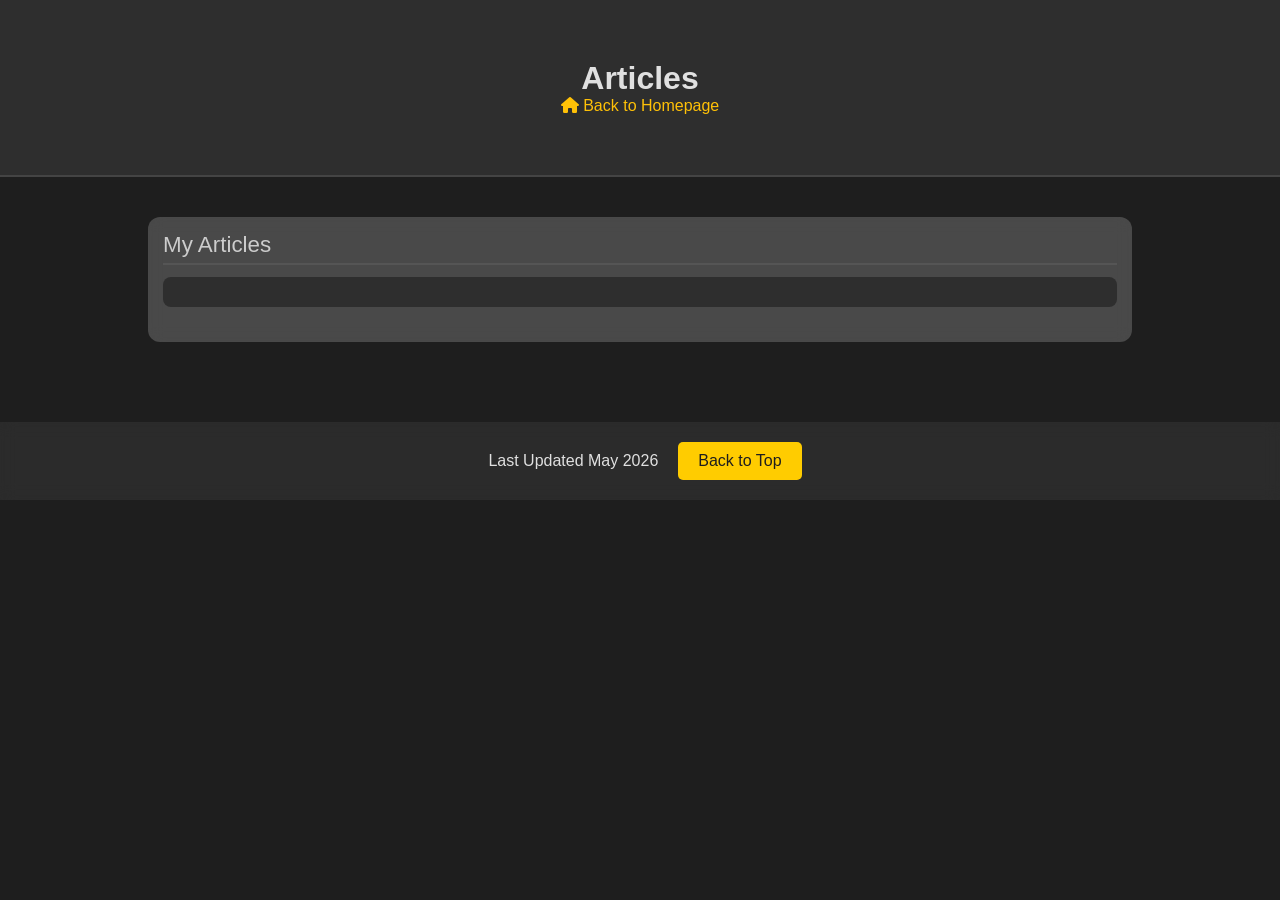
==== articles.html @ 94ec46c0 "Smartphone view fixed, quotes added, articles added Co-authored-by: Copilot <copilot@github.com>" ====
<!DOCTYPE html>
<html lang="en">
<head>
    <meta charset="UTF-8">
    <meta name="viewport" content="width=device-width, initial-scale=1.0">
    <title>Emil Keshishian - Articles</title>
    <link href="https://fonts.googleapis.com/css2?family=JetBrains+Mono:wght@400;600&display=swap" rel="stylesheet">
    <link rel="stylesheet" href="styles.css">
    <link href="https://cdnjs.cloudflare.com/ajax/libs/font-awesome/6.6.0/css/all.min.css" rel="stylesheet">
</head>
<body>
    <canvas id="myCanvas"></canvas>
    <script src="2DBallsWithCollision.js"></script>

    <header>
        <div style="padding: 20px; text-align: center;">
            <h1>Articles</h1>
            <p><a href="index.html" style="color: #ffc107;"><i class="fa fa-home"></i> Back to Homepage</a></p>
        </div>
    </header>

    <div class="container">
        <section class="section">
            <div class="section-title">My Articles</div>
            <ul style="list-style-type: none; padding: 0;">
                <li style="margin-bottom: 20px; padding: 15px; background-color: #2e2e2e; border-radius: 8px;">
                    <!-- <h3 style="color: #ffc107; margin-bottom: 10px;">First Article</h3>
                    <p style="color: #e0e0e0; margin-bottom: 10px;">A brief description of the first article.</p>
                    <a href="article1.html" style="color: #9fe6bf;">Read More <i class="fas fa-arrow-right"></i></a> -->
                </li>
                <!-- Add more articles here -->
            </ul>
        </section>
    </div>

    <footer>
        <p>Last Updated May 2026</p>
        <button onclick="window.scrollTo({top: 0, behavior: 'smooth'});">Back to Top</button>
    </footer>
</body>
</html>
---- styles.css ----
/* ---------- Base / Reset ---------- */
* {
    margin: 0;
    padding: 0;
    box-sizing: border-box;
    font-family: 'Arial', sans-serif;
}

html {
    scroll-behavior: smooth;
}

a:link,
a:visited {
    color: #9fe2bf;
    background-color: transparent;
    text-decoration: none;
}

a:hover {
    color: #e0e0e0;
    text-decoration: underline;
}

a:active {
    color: yellow;
    text-decoration: underline;
}

body {
    background-color: #1e1e1e;
    color: #e0e0e0;
    min-height: 100vh;
    margin: 0;
    position: relative;
    overflow-y: auto;
}

/* ---------- Canvas / Container / Header ---------- */

canvas {
    position: fixed;
    top: 0;
    left: 0;
    width: 100vw;
    height: 100vh;
    z-index: -1;
    pointer-events: none;
}

.container {
    position: relative;
    z-index: 1;
    padding: 20px;
    max-width: 1024px;
    margin: 0 auto;
    color: white;
    padding-bottom: 50px;
}

/* ---------- Page Header ---------- */
header {
    display: flex;
    justify-content: center;
    align-items: center;
    padding: 40px;
    background-color: #2e2e2e;
    border-bottom: 2px solid #444;
}

.header-container {
    display: flex;
    align-items: center;
    justify-content: center;
    position: relative;
}

.header-links {
    font-size: 1.4em;
    margin-right: 20px;
    display: flex;
    flex-direction: column;
    justify-content: center;
}

.header-links a { display: block; margin-bottom: 5px; color: #9fe2bf; }

.vertical-divider {
    width: 1px;
    background-color: #cccccc;
    height: 140px;
    margin: 0 20px;
}

.content-links { display: flex; flex-direction: column; }
.content-links a { color: #ffc107; margin-bottom: 5px; font-size: 1 em; }

.profile-container { display: flex; align-items: center; }

header img {
    border-radius: 20%;
    width: 160px;
    height: 200px;
    object-fit: cover;
    border: 2px solid #ffcc00;
    margin-right: 20px;
}

.profile-info { text-align: left; }
.profile-info h1 { font-size: 2.5em; color: #ffcc00; margin-bottom: 8px; }
.profile-info p { font-size: 1em; margin-bottom: 1em; color: #aaaaaa; }

/* ---------- Sections ---------- */
.section {
    background: rgba(78, 78, 78, 0.9);
    backdrop-filter: blur(8px);
    border-radius: 12px;
    padding: 15px;
    margin-top: 20px;
}

.section-title {
    font-size: 1.4em;
    color: #cccccc;
    margin-bottom: 12px;
    border-bottom: 2px solid #555555;
    padding-bottom: 5px;
}

/* ---------- Footer ---------- */
footer {
    display: flex;
    align-items: center;
    justify-content: center;
    gap: 10px;
    padding: 20px;
    background: rgba(255, 255, 255, 0.06);
    backdrop-filter: blur(8px);
    margin-top: 30px;
}

footer p { margin: 10px; }

footer button {
    background-color: #ffcc00;
    border: none;
    color: #1e1e1e;
    padding: 10px 20px;
    font-size: 1em;
    cursor: pointer;
    border-radius: 5px;
}

/* ---------- Basic Lists ---------- */
ul { padding-left: 20px; }
li { margin-bottom: 8px; }

/* ---------- Projects Grid & Cards ---------- */
.projects-grid {
  display: grid;
  grid-template-columns: repeat(auto-fill, minmax(280px, 1fr));
  grid-auto-rows: 1fr; /* or a fixed height if your cards are fixed */
  gap: 20px;
  margin-top: 20px;

  /* cap at 3 rows */
  max-height: calc((1fr + 20px) * 3); /* not valid for 1fr, so better use fixed */
  overflow: hidden;
  transition: max-height 0.5s ease;
}

.cg-projects-grid {
  display: flex;
  flex-direction: row;
  gap: 20px;
  margin-top: 20px;
  overflow-x: auto;
  overflow-y: hidden;
  padding-bottom: 10px;
  scroll-behavior: smooth;
  height: 300px;
  align-items: stretch;
}

/* Custom scrollbar styling for WebKit browsers (Chrome, Safari, Edge) */
.cg-projects-grid::-webkit-scrollbar {
  height: 8px;
}

.cg-projects-grid::-webkit-scrollbar-track {
  background: rgba(50, 50, 50, 0.5);
  border-radius: 10px;
}

.cg-projects-grid::-webkit-scrollbar-thumb {
  background: #9fe6bf;
  border-radius: 10px;
  border: 2px solid rgba(50, 50, 50, 0.5);
}

.cg-projects-grid::-webkit-scrollbar-thumb:hover {
  background: #a8f0c7;
}

/* Scrollbar styling for Firefox */
.cg-projects-grid {
  scrollbar-width: thin;
  scrollbar-color: #9fe6bf rgba(50, 50, 50, 0.5);
}

.projects-grid.expanded {
  max-height: none;
}

/* Card */
.project {
    display: flex;
    flex-direction: column;
    background-color: #1d1d1d;
    border-radius: 12px;        /* card controls the rounded corners */
    overflow: hidden;           /* clip children so corners stay rounded */
    box-shadow: 0 4px 10px rgba(0,0,0,0.3);
    transition: transform 0.18s ease, box-shadow 0.18s ease;
    flex-shrink: 0;
    min-width: 280px;
    height: 350px;
}

/* Card */
.cg-project {
    display: flex;
    flex-direction: column;
    background-color: #1d1d1d;
    border-radius: 12px;        /* card controls the rounded corners */
    overflow: hidden;           /* clip children so corners stay rounded */
    box-shadow: 0 4px 10px rgba(0,0,0,0.3);
    transition: transform 0.18s ease, box-shadow 0.18s ease;
    flex-shrink: 0;
    width: 280px;
    height: 100%;
}

/* CG project specific styling - hide info and footer, make image fill card */
.cg-project .project-info {
    display: none;
}

.cg-project .project-footer {
    display: none;
}

.cg-project img {
    width: 100%;
    height: 100%;
    object-fit: cover;
    margin: 0;
}

/* Title bar that sits directly above the image (h3.project-header) */
.project-header {
    margin: 0;
    padding: 15px 15px;
    min-height: 36px;
    display: flex;
    align-items: center;
    gap: 10px;
    font-size: 1rem;
    font-weight: 600;
    color: #ffc107;
    background: rgba(30, 30, 30, 0.72);
    border-radius: 0;           /* remove separate rounding from header */
    box-sizing: border-box;
    text-align: left;
}

/* Project image — keep the fixed small size you asked for */
.project img {
    display: block;
    width: 100%;          /* preserve your requested size */
    height: 40%;         /* preserve your requested size */
    object-fit: cover;
    margin: 0.25rem auto;  /* small breathing room, centered */
    border-radius: 0;      /* remove rounding from image */
    box-shadow: none;
}

/* Info area */
.project-info {
    padding: 12px;
    color: #e0e0e0;
    flex: 1;
}

/* Old rule for .project-info h3 is not used now, but keep safe */
.project-info h3 { margin-bottom: 8px; color: #ffc107; }

.project-info p {
    font-size: 0.75em;
  display: list-item;
  list-style-type: disc;
  list-style-position: outside;
  margin: 0 0 8px 1.1em;   /* small gap + left indent for the marker */
  padding: 0;
  line-height: 1.4;
  color: #e0e0e0;
}

/* style the bullet marker color (modern browsers) */
.project-info p::marker {
  color: #9fe6bf;
  font-size: 1.05em;
}

.project-info a { color: #9fe6bf; text-decoration: none; }
.project-info a:hover { text-decoration: underline; }

/* Footer: left = links, right = date */
.project-footer {
    font-size: 0.75em;
    display: flex;
    justify-content: space-between;
    align-items: center;
    padding: 10px 15px;
    background-color: #262626;
    border-top: 1px solid #3a3a3a;
}

.project-footer a { color: #9fe6bf; text-decoration: none; font-size: 0.9em; }
.project-footer a:hover { text-decoration: underline; }

.project-footer .project-date { font-size: 0.85rem; color: #aaa; }

/* small icon spacing */
.project-info a i,
.project-footer a i { margin-right: 6px; font-size: 1em; }


/* #jokes {
    background: rgba(255, 255, 255, 0.6);
    backdrop-filter: blur(8px);
    border-radius: 10px;
    padding: 20px;
    text-align: center;
    color: white;
    margin-top: 20px;
    box-shadow: 0 4px 8px rgba(0,0,0,0.1);
} */

.next-button {
    margin-top: 10px;
    padding: 10px 20px;
    background-color: #00cec9;
    border: none;
    color: white;
    font-size: 1em;
    cursor: pointer;
    border-radius: 25px;
    display: inline-flex;
    align-items: center;
    gap: 5px;
    transition: transform 0.18s, background-color 0.18s;
}

.next-button i { font-size: 1.5em; }
.next-button:hover { background-color: #00b894; transform: scale(1.06); }

/* ---------- Show More button ---------- */
.show-more-btn {
    margin: 20px auto 0;
    display: block;
    padding: 10px 20px;
    background-color: #a0a0a0;
    color: #1e1e1e;
    border: none;
    border-radius: 25px;
    font-size: 1em;
    cursor: pointer;
    transition: transform 0.18s, background-color 0.18s;
}

.show-more-btn:hover {
    background-color: #e6b800;
    transform: scale(1.03);
}

/* ---------- Responsive tweaks ---------- */
@media (max-width: 420px) {
    .project img {
        width: 100%;
        height: 40%;
    }
    .project-header { padding: 10px 8px; min-height: 48px; font-size: 0.95rem; }
}

@media (max-width: 768px) {
    .container {
        padding: 10px;
        max-width: 100%;
    }

    header {
        padding: 20px 10px;
        flex-direction: column;
        text-align: center;
    }

    .header-container {
        flex-direction: column;
        width: 100%;
    }

    .header-links {
        flex-direction: row;
        justify-content: center;
        margin-right: 0;
        margin-top: 0px;
        margin-bottom: 15px;
        font-size: 1.2em;
        order: 2;
    }

    .header-links a {
        margin: 0 10px;
    }

    .vertical-divider {
        display: none;
    }

    .profile-container {
        flex-direction: column;
        text-align: center;
        margin-bottom: 10px;
        order: 1;
    }

    .content-links {
        order: 3;
    }

    header img {
        width: 120px;
        height: 150px;
        margin-right: 0;
        margin-bottom: 10px;
    }

    .profile-info h1 {
        font-size: 2em;
    }

    .profile-info p {
        font-size: 0.9em;
    }

    .content-links {
        flex-direction: row;
        justify-content: center;
        margin-top: 10px;
    }

    .content-links a {
        margin: 0 10px;
        font-size: 0.9em;
    }

    .section {
        padding: 10px;
        margin-top: 15px;
    }

    .section-title {
        font-size: 1.2em;
    }

    .projects-grid {
        grid-template-columns: repeat(auto-fill, minmax(220px, 1fr));
        gap: 12px;
    }

    .project {
        min-width: 160px;
        height: auto;
        max-height: 80px;
        min-height: 200px;
    }

    .project-header {
        padding: 10px 10px;
        min-height: 36px;
        font-size: 1rem;
    }

    .project-info {
        padding: 8px 10px;
    }

    .project-info p {
        font-size: 0.75em;
        margin: 0 0 6px 1em;
        line-height: 1.3;
    }

    .project-footer {
        padding: 8px 12px;
    }

    .project-footer a {
        font-size: 0.85em;
    }

    .project img {
        width: 100%;
        max-width: 340px;
        margin: 0.75rem auto;
    }

    .cg-projects-grid {
        height: 220px;
    }

    .cg-project {
        width: 180px;
    }

    footer {
        flex-direction: column;
        gap: 5px;
    }

    footer p {
        margin: 5px 0;
    }

    .next-button {
        font-size: 0.9em;
        padding: 8px 16px;
    }

    .show-more-btn {
        font-size: 0.9em;
        padding: 8px 16px;
    }
}
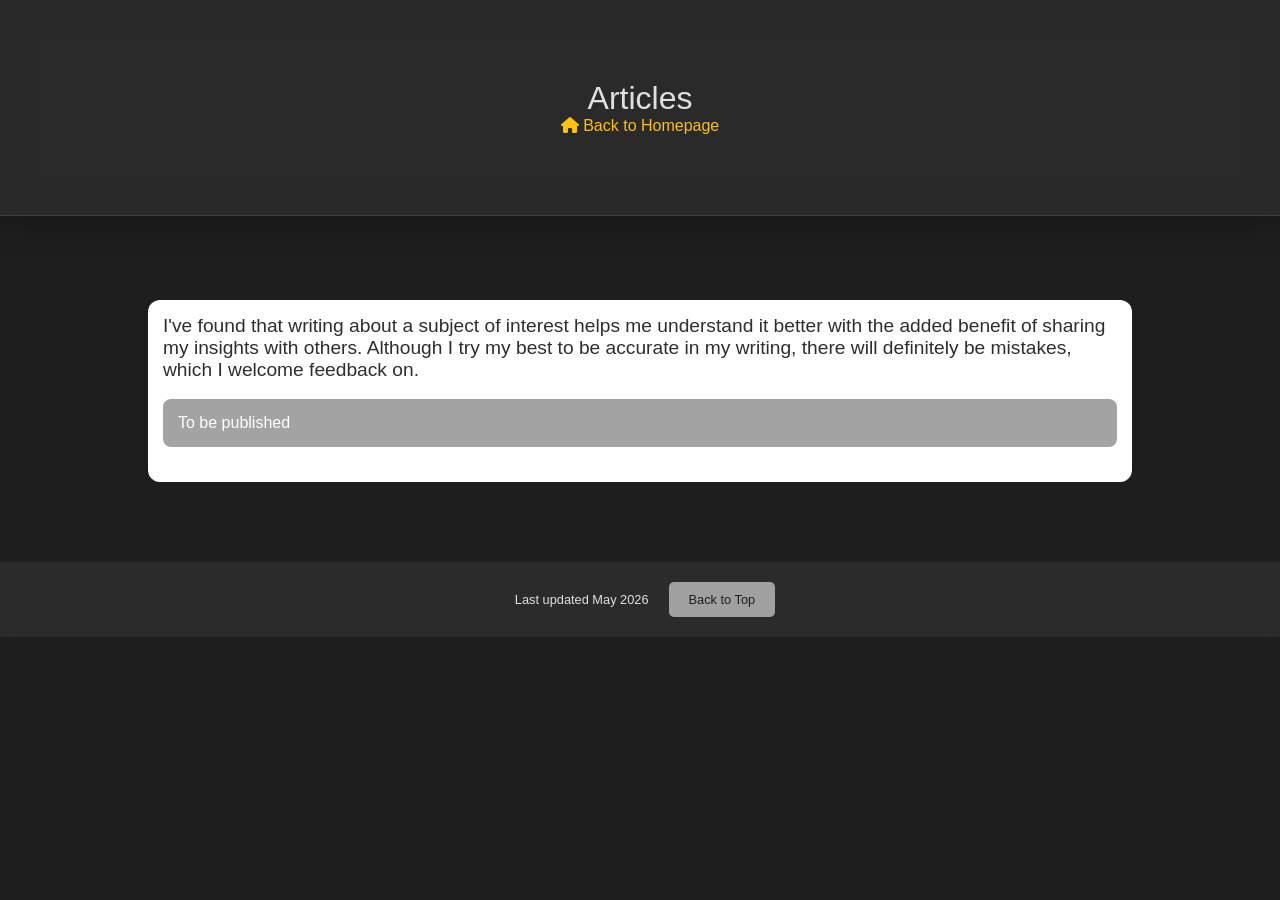
==== commit 6fcb5c5f: "minor changes to the articles Co-authored-by: Copilot <copilot@github.com>" ====
--- a/articles.html
+++ b/articles.html
@@ -9,32 +9,33 @@
     <link href="https://cdnjs.cloudflare.com/ajax/libs/font-awesome/6.6.0/css/all.min.css" rel="stylesheet">
 </head>
 <body>
-    <canvas id="myCanvas"></canvas>
-    <script src="2DBallsWithCollision.js"></script>
-
     <header>
-        <div style="padding: 20px; text-align: center;">
+        <div style="padding: 40px; text-align: center;">
             <h1>Articles</h1>
             <p><a href="index.html" style="color: #ffc107;"><i class="fa fa-home"></i> Back to Homepage</a></p>
         </div>
     </header>
 
     <div class="container">
-        <section class="section">
-            <div class="section-title">My Articles</div>
+        <section class="section" style="background-color: #ffffff;">
+            <p style="font-size: 1.2em; color: #2e2e2e;">I've found that writing about a subject of interest helps me understand it better with the added benefit of sharing my insights with others. Although I try my best to be accurate in my writing, there will definitely be mistakes, which I welcome feedback on.</p>
+
+            <br>
+
             <ul style="list-style-type: none; padding: 0;">
-                <li style="margin-bottom: 20px; padding: 15px; background-color: #2e2e2e; border-radius: 8px;">
-                    <!-- <h3 style="color: #ffc107; margin-bottom: 10px;">First Article</h3>
-                    <p style="color: #e0e0e0; margin-bottom: 10px;">A brief description of the first article.</p>
-                    <a href="article1.html" style="color: #9fe6bf;">Read More <i class="fas fa-arrow-right"></i></a> -->
+                <li style="margin-bottom: 20px; padding: 15px; background-color: #a3a3a3; border-radius: 8px; display: flex; justify-content: space-between; align-items: center;">
+                    To be published
                 </li>
-                <!-- Add more articles here -->
+                <!-- <li style="margin-bottom: 20px; padding: 15px; background-color: #a3a3a3; border-radius: 8px; display: flex; justify-content: space-between; align-items: center;">
+                    <a href="/Articles/article1.html" style="color: #ffc107;">Another look at quaternions</a>
+                    <span style="color: #2e2e2e; font-size: 0.9em;">May 2026</span>
+                </li> -->
             </ul>
         </section>
     </div>
 
     <footer>
-        <p>Last Updated May 2026</p>
+        <p>Last updated May 2026</p>
         <button onclick="window.scrollTo({top: 0, behavior: 'smooth'});">Back to Top</button>
     </footer>
 </body>
--- a/styles.css
+++ b/styles.css
@@ -3,7 +3,8 @@
     margin: 0;
     padding: 0;
     box-sizing: border-box;
-    font-family: 'Arial', sans-serif;
+    font-family: 'Inter', 'Arial', sans-serif;
+    font-weight: 300;
 }
 
 html {
@@ -51,7 +52,7 @@
 .container {
     position: relative;
     z-index: 1;
-    padding: 20px;
+    padding: 280px 20px 50px;
     max-width: 1024px;
     margin: 0 auto;
     color: white;
@@ -60,12 +61,20 @@
 
 /* ---------- Page Header ---------- */
 header {
+    position: fixed;
+    top: 0;
+    left: 0;
+    width: 100%;
     display: flex;
     justify-content: center;
     align-items: center;
     padding: 40px;
-    background-color: #2e2e2e;
-    border-bottom: 2px solid #444;
+    background: rgba(46, 46, 46, 0.8);
+    backdrop-filter: blur(20px);
+    -webkit-backdrop-filter: blur(20px);
+    border-bottom: 1px solid rgba(255, 255, 255, 0.1);
+    box-shadow: 0 4px 30px rgba(0, 0, 0, 0.3);
+    z-index: 1000;
 }
 
 .header-container {
@@ -129,6 +138,7 @@
 
 /* ---------- Footer ---------- */
 footer {
+    font-size: 0.8em;
     display: flex;
     align-items: center;
     justify-content: center;
@@ -142,7 +152,7 @@
 footer p { margin: 10px; }
 
 footer button {
-    background-color: #ffcc00;
+    background-color: #a0a0a0;
     border: none;
     color: #1e1e1e;
     padding: 10px 20px;
@@ -178,7 +188,7 @@
   overflow-y: hidden;
   padding-bottom: 10px;
   scroll-behavior: smooth;
-  height: 300px;
+  height: 250px;
   align-items: stretch;
 }
 
@@ -205,7 +215,7 @@
 /* Scrollbar styling for Firefox */
 .cg-projects-grid {
   scrollbar-width: thin;
-  scrollbar-color: #9fe6bf rgba(50, 50, 50, 0.5);
+  scrollbar-color: #a0a0a0 rgba(50, 50, 50, 0.5);
 }
 
 .projects-grid.expanded {
@@ -236,8 +246,8 @@
     box-shadow: 0 4px 10px rgba(0,0,0,0.3);
     transition: transform 0.18s ease, box-shadow 0.18s ease;
     flex-shrink: 0;
-    width: 280px;
-    height: 100%;
+    width: 220px;
+    height: 220px;
 }
 
 /* CG project specific styling - hide info and footer, make image fill card */
@@ -349,10 +359,10 @@
 .next-button {
     margin-top: 10px;
     padding: 10px 20px;
-    background-color: #00cec9;
+    background-color: #a0a0a0;
     border: none;
-    color: white;
-    font-size: 1em;
+    color: #333333;
+    font-size: 0.8em;
     cursor: pointer;
     border-radius: 25px;
     display: inline-flex;
@@ -362,7 +372,7 @@
 }
 
 .next-button i { font-size: 1.5em; }
-.next-button:hover { background-color: #00b894; transform: scale(1.06); }
+.next-button:hover { background-color: #c0c0c0; transform: scale(1.06); }
 
 /* ---------- Show More button ---------- */
 .show-more-btn {
@@ -370,7 +380,7 @@
     display: block;
     padding: 10px 20px;
     background-color: #a0a0a0;
-    color: #1e1e1e;
+    color: #333333;
     border: none;
     border-radius: 25px;
     font-size: 1em;
@@ -379,7 +389,7 @@
 }
 
 .show-more-btn:hover {
-    background-color: #e6b800;
+    background-color: #c0c0c0;
     transform: scale(1.03);
 }
 
@@ -394,8 +404,13 @@
 
 @media (max-width: 768px) {
     .container {
-        padding: 10px;
+        position: relative;
+        z-index: 1;
+        padding: 210px 20px 50px;
         max-width: 100%;
+        margin: 0 auto;
+        color: white;
+        padding-bottom: 50px;
     }
 
     header {
@@ -414,13 +429,13 @@
         justify-content: center;
         margin-right: 0;
         margin-top: 0px;
-        margin-bottom: 15px;
+        margin-bottom: 5px;
         font-size: 1.2em;
         order: 2;
     }
 
     .header-links a {
-        margin: 0 10px;
+        margin: 0 15px;
     }
 
     .vertical-divider {
@@ -428,11 +443,23 @@
     }
 
     .profile-container {
-        flex-direction: column;
-        text-align: center;
+        flex-direction: row;
+        text-align: left;
         margin-bottom: 10px;
         order: 1;
-    }
+        gap: 10px;
+    }
+
+    header img {
+        width: auto;
+        max-width: 80px;
+        max-height: 100px;
+        margin-right: 10px;
+        margin-left: 15px;
+    }
+
+    .profile-info h1 { font-size: 1.2em; }
+    .profile-info p { font-size: 0.9em; margin-bottom: 0.5em; }
 
     .content-links {
         order: 3;
@@ -446,11 +473,11 @@
     }
 
     .profile-info h1 {
-        font-size: 2em;
+        font-size: 1.5em;
     }
 
     .profile-info p {
-        font-size: 0.9em;
+        font-size: 0.75em;
     }
 
     .content-links {
@@ -481,7 +508,7 @@
     .project {
         min-width: 160px;
         height: auto;
-        max-height: 80px;
+        max-height: 280px;
         min-height: 200px;
     }
 
@@ -511,24 +538,25 @@
 
     .project img {
         width: 100%;
-        max-width: 340px;
+        max-width: 250px;
         margin: 0.75rem auto;
     }
 
     .cg-projects-grid {
-        height: 220px;
+        height: 150px;
     }
 
     .cg-project {
-        width: 180px;
+        width: 150px;
     }
 
     footer {
-        flex-direction: column;
-        gap: 5px;
+        flex-direction: row;
+        gap: 10px;
     }
 
     footer p {
+        font-size: 0.75em;
         margin: 5px 0;
     }
 
@@ -541,5 +569,15 @@
         font-size: 0.9em;
         padding: 8px 16px;
     }
-}
-
+ 
+    footer button {
+    background-color: #a0a0a0;
+    border: none;
+    color: #1e1e1e;
+    padding: 10px 20px;
+    font-size: 0.75em;
+    cursor: pointer;
+    border-radius: 10px;
+}
+}
+
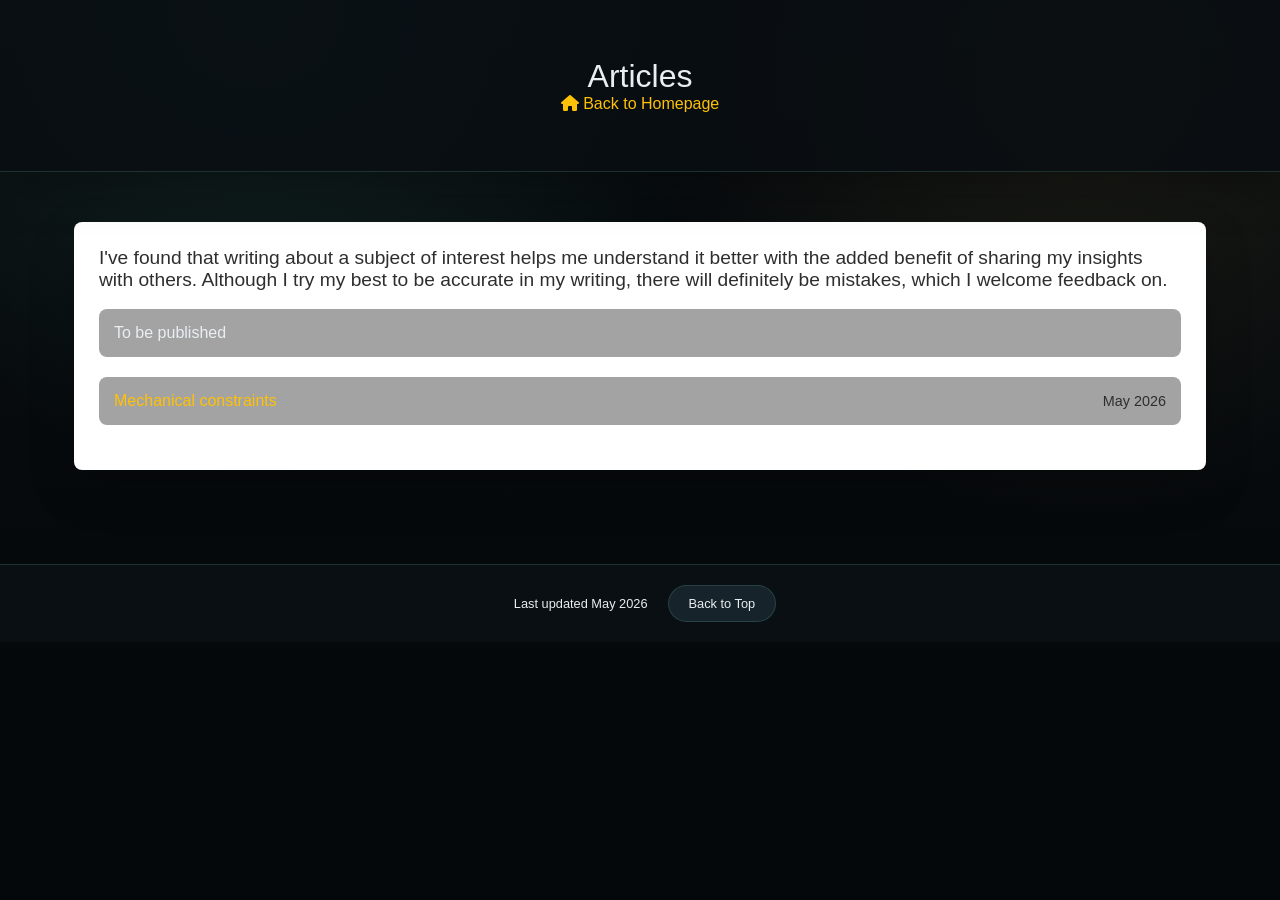
==== commit b190c1cf: "major visual overhaul" ====
--- a/articles.html
+++ b/articles.html
@@ -26,10 +26,10 @@
                 <li style="margin-bottom: 20px; padding: 15px; background-color: #a3a3a3; border-radius: 8px; display: flex; justify-content: space-between; align-items: center;">
                     To be published
                 </li>
-                <!-- <li style="margin-bottom: 20px; padding: 15px; background-color: #a3a3a3; border-radius: 8px; display: flex; justify-content: space-between; align-items: center;">
-                    <a href="/Articles/article1.html" style="color: #ffc107;">Another look at quaternions</a>
+                <li style="margin-bottom: 20px; padding: 15px; background-color: #a3a3a3; border-radius: 8px; display: flex; justify-content: space-between; align-items: center;">
+                    <a href="/Articles/article1.html" style="color: #ffc107;">Mechanical constraints</a>
                     <span style="color: #2e2e2e; font-size: 0.9em;">May 2026</span>
-                </li> -->
+                </li>
             </ul>
         </section>
     </div>
--- a/styles.css
+++ b/styles.css
@@ -1,583 +1,2347 @@
-/* ---------- Base / Reset ---------- */
-* {
-    margin: 0;
-    padding: 0;
-    box-sizing: border-box;
-    font-family: 'Inter', 'Arial', sans-serif;
-    font-weight: 300;
-}
-
-html {
-    scroll-behavior: smooth;
-}
-
-a:link,
-a:visited {
-    color: #9fe2bf;
-    background-color: transparent;
-    text-decoration: none;
-}
-
-a:hover {
-    color: #e0e0e0;
-    text-decoration: underline;
-}
-
-a:active {
-    color: yellow;
-    text-decoration: underline;
-}
-
-body {
-    background-color: #1e1e1e;
-    color: #e0e0e0;
-    min-height: 100vh;
-    margin: 0;
-    position: relative;
-    overflow-y: auto;
-}
-
-/* ---------- Canvas / Container / Header ---------- */
-
-canvas {
-    position: fixed;
-    top: 0;
-    left: 0;
-    width: 100vw;
-    height: 100vh;
-    z-index: -1;
-    pointer-events: none;
-}
-
-.container {
-    position: relative;
-    z-index: 1;
-    padding: 280px 20px 50px;
-    max-width: 1024px;
-    margin: 0 auto;
-    color: white;
-    padding-bottom: 50px;
-}
-
-/* ---------- Page Header ---------- */
-header {
-    position: fixed;
-    top: 0;
-    left: 0;
-    width: 100%;
-    display: flex;
-    justify-content: center;
-    align-items: center;
-    padding: 40px;
-    background: rgba(46, 46, 46, 0.8);
-    backdrop-filter: blur(20px);
-    -webkit-backdrop-filter: blur(20px);
-    border-bottom: 1px solid rgba(255, 255, 255, 0.1);
-    box-shadow: 0 4px 30px rgba(0, 0, 0, 0.3);
-    z-index: 1000;
-}
-
-.header-container {
-    display: flex;
-    align-items: center;
-    justify-content: center;
-    position: relative;
-}
-
-.header-links {
-    font-size: 1.4em;
-    margin-right: 20px;
-    display: flex;
-    flex-direction: column;
-    justify-content: center;
-}
-
-.header-links a { display: block; margin-bottom: 5px; color: #9fe2bf; }
-
-.vertical-divider {
-    width: 1px;
-    background-color: #cccccc;
-    height: 140px;
-    margin: 0 20px;
-}
-
-.content-links { display: flex; flex-direction: column; }
-.content-links a { color: #ffc107; margin-bottom: 5px; font-size: 1 em; }
-
-.profile-container { display: flex; align-items: center; }
-
-header img {
-    border-radius: 20%;
-    width: 160px;
-    height: 200px;
-    object-fit: cover;
-    border: 2px solid #ffcc00;
-    margin-right: 20px;
-}
-
-.profile-info { text-align: left; }
-.profile-info h1 { font-size: 2.5em; color: #ffcc00; margin-bottom: 8px; }
-.profile-info p { font-size: 1em; margin-bottom: 1em; color: #aaaaaa; }
-
-/* ---------- Sections ---------- */
-.section {
-    background: rgba(78, 78, 78, 0.9);
-    backdrop-filter: blur(8px);
-    border-radius: 12px;
-    padding: 15px;
-    margin-top: 20px;
-}
-
-.section-title {
-    font-size: 1.4em;
-    color: #cccccc;
-    margin-bottom: 12px;
-    border-bottom: 2px solid #555555;
-    padding-bottom: 5px;
-}
-
-/* ---------- Footer ---------- */
-footer {
-    font-size: 0.8em;
-    display: flex;
-    align-items: center;
-    justify-content: center;
-    gap: 10px;
-    padding: 20px;
-    background: rgba(255, 255, 255, 0.06);
-    backdrop-filter: blur(8px);
-    margin-top: 30px;
-}
-
-footer p { margin: 10px; }
-
-footer button {
-    background-color: #a0a0a0;
-    border: none;
-    color: #1e1e1e;
-    padding: 10px 20px;
-    font-size: 1em;
-    cursor: pointer;
-    border-radius: 5px;
-}
-
-/* ---------- Basic Lists ---------- */
-ul { padding-left: 20px; }
-li { margin-bottom: 8px; }
-
-/* ---------- Projects Grid & Cards ---------- */
-.projects-grid {
-  display: grid;
-  grid-template-columns: repeat(auto-fill, minmax(280px, 1fr));
-  grid-auto-rows: 1fr; /* or a fixed height if your cards are fixed */
-  gap: 20px;
-  margin-top: 20px;
-
-  /* cap at 3 rows */
-  max-height: calc((1fr + 20px) * 3); /* not valid for 1fr, so better use fixed */
-  overflow: hidden;
-  transition: max-height 0.5s ease;
-}
-
-.cg-projects-grid {
-  display: flex;
-  flex-direction: row;
-  gap: 20px;
-  margin-top: 20px;
-  overflow-x: auto;
-  overflow-y: hidden;
-  padding-bottom: 10px;
-  scroll-behavior: smooth;
-  height: 250px;
-  align-items: stretch;
-}
-
-/* Custom scrollbar styling for WebKit browsers (Chrome, Safari, Edge) */
-.cg-projects-grid::-webkit-scrollbar {
-  height: 8px;
-}
-
-.cg-projects-grid::-webkit-scrollbar-track {
-  background: rgba(50, 50, 50, 0.5);
-  border-radius: 10px;
-}
-
-.cg-projects-grid::-webkit-scrollbar-thumb {
-  background: #9fe6bf;
-  border-radius: 10px;
-  border: 2px solid rgba(50, 50, 50, 0.5);
-}
-
-.cg-projects-grid::-webkit-scrollbar-thumb:hover {
-  background: #a8f0c7;
-}
-
-/* Scrollbar styling for Firefox */
-.cg-projects-grid {
-  scrollbar-width: thin;
-  scrollbar-color: #a0a0a0 rgba(50, 50, 50, 0.5);
-}
-
-.projects-grid.expanded {
-  max-height: none;
-}
-
-/* Card */
-.project {
-    display: flex;
-    flex-direction: column;
-    background-color: #1d1d1d;
-    border-radius: 12px;        /* card controls the rounded corners */
-    overflow: hidden;           /* clip children so corners stay rounded */
-    box-shadow: 0 4px 10px rgba(0,0,0,0.3);
-    transition: transform 0.18s ease, box-shadow 0.18s ease;
-    flex-shrink: 0;
-    min-width: 280px;
-    height: 350px;
-}
-
-/* Card */
-.cg-project {
-    display: flex;
-    flex-direction: column;
-    background-color: #1d1d1d;
-    border-radius: 12px;        /* card controls the rounded corners */
-    overflow: hidden;           /* clip children so corners stay rounded */
-    box-shadow: 0 4px 10px rgba(0,0,0,0.3);
-    transition: transform 0.18s ease, box-shadow 0.18s ease;
-    flex-shrink: 0;
-    width: 220px;
-    height: 220px;
-}
-
-/* CG project specific styling - hide info and footer, make image fill card */
-.cg-project .project-info {
-    display: none;
-}
-
-.cg-project .project-footer {
-    display: none;
-}
-
-.cg-project img {
-    width: 100%;
-    height: 100%;
-    object-fit: cover;
-    margin: 0;
-}
-
-/* Title bar that sits directly above the image (h3.project-header) */
-.project-header {
-    margin: 0;
-    padding: 15px 15px;
-    min-height: 36px;
-    display: flex;
-    align-items: center;
-    gap: 10px;
-    font-size: 1rem;
-    font-weight: 600;
-    color: #ffc107;
-    background: rgba(30, 30, 30, 0.72);
-    border-radius: 0;           /* remove separate rounding from header */
-    box-sizing: border-box;
-    text-align: left;
-}
-
-/* Project image — keep the fixed small size you asked for */
-.project img {
-    display: block;
-    width: 100%;          /* preserve your requested size */
-    height: 40%;         /* preserve your requested size */
-    object-fit: cover;
-    margin: 0.25rem auto;  /* small breathing room, centered */
-    border-radius: 0;      /* remove rounding from image */
-    box-shadow: none;
-}
-
-/* Info area */
-.project-info {
-    padding: 12px;
-    color: #e0e0e0;
-    flex: 1;
-}
-
-/* Old rule for .project-info h3 is not used now, but keep safe */
-.project-info h3 { margin-bottom: 8px; color: #ffc107; }
-
-.project-info p {
-    font-size: 0.75em;
-  display: list-item;
-  list-style-type: disc;
-  list-style-position: outside;
-  margin: 0 0 8px 1.1em;   /* small gap + left indent for the marker */
-  padding: 0;
-  line-height: 1.4;
-  color: #e0e0e0;
-}
-
-/* style the bullet marker color (modern browsers) */
-.project-info p::marker {
-  color: #9fe6bf;
-  font-size: 1.05em;
-}
-
-.project-info a { color: #9fe6bf; text-decoration: none; }
-.project-info a:hover { text-decoration: underline; }
-
-/* Footer: left = links, right = date */
-.project-footer {
-    font-size: 0.75em;
-    display: flex;
-    justify-content: space-between;
-    align-items: center;
-    padding: 10px 15px;
-    background-color: #262626;
-    border-top: 1px solid #3a3a3a;
-}
-
-.project-footer a { color: #9fe6bf; text-decoration: none; font-size: 0.9em; }
-.project-footer a:hover { text-decoration: underline; }
-
-.project-footer .project-date { font-size: 0.85rem; color: #aaa; }
-
-/* small icon spacing */
-.project-info a i,
-.project-footer a i { margin-right: 6px; font-size: 1em; }
-
-
-/* #jokes {
-    background: rgba(255, 255, 255, 0.6);
-    backdrop-filter: blur(8px);
-    border-radius: 10px;
-    padding: 20px;
-    text-align: center;
-    color: white;
-    margin-top: 20px;
-    box-shadow: 0 4px 8px rgba(0,0,0,0.1);
-} */
-
-.next-button {
-    margin-top: 10px;
-    padding: 10px 20px;
-    background-color: #a0a0a0;
-    border: none;
-    color: #333333;
-    font-size: 0.8em;
-    cursor: pointer;
-    border-radius: 25px;
-    display: inline-flex;
-    align-items: center;
-    gap: 5px;
-    transition: transform 0.18s, background-color 0.18s;
-}
-
-.next-button i { font-size: 1.5em; }
-.next-button:hover { background-color: #c0c0c0; transform: scale(1.06); }
-
-/* ---------- Show More button ---------- */
-.show-more-btn {
-    margin: 20px auto 0;
-    display: block;
-    padding: 10px 20px;
-    background-color: #a0a0a0;
-    color: #333333;
-    border: none;
-    border-radius: 25px;
-    font-size: 1em;
-    cursor: pointer;
-    transition: transform 0.18s, background-color 0.18s;
-}
-
-.show-more-btn:hover {
-    background-color: #c0c0c0;
-    transform: scale(1.03);
-}
-
-/* ---------- Responsive tweaks ---------- */
-@media (max-width: 420px) {
-    .project img {
-        width: 100%;
-        height: 40%;
-    }
-    .project-header { padding: 10px 8px; min-height: 48px; font-size: 0.95rem; }
-}
-
-@media (max-width: 768px) {
-    .container {
-        position: relative;
-        z-index: 1;
-        padding: 210px 20px 50px;
-        max-width: 100%;
-        margin: 0 auto;
-        color: white;
-        padding-bottom: 50px;
-    }
-
-    header {
-        padding: 20px 10px;
-        flex-direction: column;
-        text-align: center;
-    }
-
-    .header-container {
-        flex-direction: column;
-        width: 100%;
-    }
-
-    .header-links {
-        flex-direction: row;
-        justify-content: center;
-        margin-right: 0;
-        margin-top: 0px;
-        margin-bottom: 5px;
-        font-size: 1.2em;
-        order: 2;
-    }
-
-    .header-links a {
-        margin: 0 15px;
-    }
-
-    .vertical-divider {
-        display: none;
-    }
-
-    .profile-container {
-        flex-direction: row;
-        text-align: left;
-        margin-bottom: 10px;
-        order: 1;
-        gap: 10px;
-    }
-
-    header img {
-        width: auto;
-        max-width: 80px;
-        max-height: 100px;
-        margin-right: 10px;
-        margin-left: 15px;
-    }
-
-    .profile-info h1 { font-size: 1.2em; }
-    .profile-info p { font-size: 0.9em; margin-bottom: 0.5em; }
-
-    .content-links {
-        order: 3;
-    }
-
-    header img {
-        width: 120px;
-        height: 150px;
-        margin-right: 0;
-        margin-bottom: 10px;
-    }
-
-    .profile-info h1 {
-        font-size: 1.5em;
-    }
-
-    .profile-info p {
-        font-size: 0.75em;
-    }
-
-    .content-links {
-        flex-direction: row;
-        justify-content: center;
-        margin-top: 10px;
-    }
-
-    .content-links a {
-        margin: 0 10px;
-        font-size: 0.9em;
-    }
-
-    .section {
-        padding: 10px;
-        margin-top: 15px;
-    }
-
-    .section-title {
-        font-size: 1.2em;
-    }
-
-    .projects-grid {
-        grid-template-columns: repeat(auto-fill, minmax(220px, 1fr));
-        gap: 12px;
-    }
-
-    .project {
-        min-width: 160px;
-        height: auto;
-        max-height: 280px;
-        min-height: 200px;
-    }
-
-    .project-header {
-        padding: 10px 10px;
-        min-height: 36px;
-        font-size: 1rem;
-    }
-
-    .project-info {
-        padding: 8px 10px;
-    }
-
-    .project-info p {
-        font-size: 0.75em;
-        margin: 0 0 6px 1em;
-        line-height: 1.3;
-    }
-
-    .project-footer {
-        padding: 8px 12px;
-    }
-
-    .project-footer a {
-        font-size: 0.85em;
-    }
-
-    .project img {
-        width: 100%;
-        max-width: 250px;
-        margin: 0.75rem auto;
-    }
-
-    .cg-projects-grid {
-        height: 150px;
-    }
-
-    .cg-project {
-        width: 150px;
-    }
-
-    footer {
-        flex-direction: row;
-        gap: 10px;
-    }
-
-    footer p {
-        font-size: 0.75em;
-        margin: 5px 0;
-    }
-
-    .next-button {
-        font-size: 0.9em;
-        padding: 8px 16px;
-    }
-
-    .show-more-btn {
-        font-size: 0.9em;
-        padding: 8px 16px;
-    }
- 
-    footer button {
-    background-color: #a0a0a0;
-    border: none;
-    color: #1e1e1e;
-    padding: 10px 20px;
-    font-size: 0.75em;
-    cursor: pointer;
-    border-radius: 10px;
-}
-}
-
+/* ---------- Base / Reset ---------- */
+:root {
+    /* Dark mode colors (default) */
+    --bg-color: #1e1e1e;
+    --text-color: #e0e0e0;
+    --accent-color: #9fe2bf;
+    --accent-hover: #e0e0e0;
+    --accent-active: yellow;
+    --header-bg: rgba(46, 46, 46, 0.8);
+    --header-border: rgba(255, 255, 255, 0.1);
+    --header-shadow: rgba(0, 0, 0, 0.3);
+    --section-bg: rgba(78, 78, 78, 0.9);
+    --section-title-color: #cccccc;
+    --section-border: #555555;
+    --project-bg: #1d1d1d;
+    --project-shadow: rgba(0, 0, 0, 0.3);
+    --project-header-bg: rgba(30, 30, 30, 0.75);
+    --project-title-color: #ffc107;
+    --footer-bg: rgba(255, 255, 255, 0.06);
+    --divider-color: #cccccc;
+    --profile-name-color: #ffcc00;
+    --profile-desc-color: #aaaaaa;
+    --scrollbar-track: rgba(50, 50, 50, 0.5);
+    --scrollbar-thumb: #9fe6bf;
+    --scrollbar-thumb-hover: #a8f0c7;
+    --button-bg: #a0a0a0;
+    --button-text: #1e1e1e;
+    --mobile-menu-bg: #272727;
+    --project-footer-bg: #262626;
+    --project-footer-border: #3a3a3a;
+    --project-footer-link: #9fe6bf;
+    --project-footer-date: #aaa;
+}
+
+[data-theme="light"] {
+    /* Light mode colors */
+    --bg-color: #f8f9fa;
+    --text-color: #252525;
+    --accent-color: #4ea7f2;
+    --accent-hover: #377ecb;
+    --accent-active: #245f9b;
+    --header-bg: rgba(255, 255, 255, 0.35);
+    --header-border: rgba(255, 255, 255, 0.15);
+    --header-shadow: rgba(0, 0, 0, 0.08);
+    --section-bg: rgba(255, 255, 255, 0.95);
+    --section-title-color: #495057;
+    --section-border: #dee2e6;
+    --project-bg: #ffffff;
+    --project-shadow: rgba(0, 0, 0, 0.1);
+    --project-header-bg: rgba(248, 249, 250, 0.9);
+    --project-title-color: #495057;
+    --footer-bg: rgba(255, 255, 255, 0.85);
+    --divider-color: #6c757d;
+    --profile-name-color: #666666;
+    --profile-desc-color: #6c757d;
+    --scrollbar-track: rgba(50, 50, 50, 0.2);
+    --scrollbar-thumb: #666666;
+    --scrollbar-thumb-hover: #333333;
+    --button-bg: #aaaaaa;
+    --button-text: #202020;
+    --mobile-menu-bg: #ffffff;
+    --project-footer-bg: #f0f0f0;
+    --project-footer-border: #dee2e6;
+    --project-footer-link: #4ea7f2;
+    --project-footer-date: #333333;
+}
+
+* {
+    margin: 0;
+    padding: 0;
+    box-sizing: border-box;
+    font-family: 'Inter', 'Arial', sans-serif;
+    font-weight: 300;
+}
+
+html {
+    scroll-behavior: smooth;
+}
+
+a:link,
+a:visited {
+    color: var(--accent-color);
+    background-color: transparent;
+    text-decoration: none;
+}
+
+a:hover {
+    color: var(--accent-hover);
+    text-decoration: underline;
+}
+
+a:active {
+    color: var(--accent-active);
+    text-decoration: underline;
+}
+
+body {
+    background-color: var(--bg-color);
+    color: var(--text-color);
+    min-height: 100vh;
+    margin: 0;
+    position: relative;
+    overflow-y: auto;
+}
+
+/* ---------- Canvas / Container / Header ---------- */
+
+canvas {
+    position: fixed;
+    top: 0;
+    left: 0;
+    width: 100vw;
+    height: 100vh;
+    z-index: -1;
+    pointer-events: none;
+}
+
+.container {
+    position: relative;
+    z-index: 1;
+    padding: 20px 20px 50px;
+    max-width: 1024px;
+    margin: 0 auto;
+    color: var(--text-color);
+    padding-bottom: 50px;
+}
+
+/* ---------- Page Header ---------- */
+header {
+    position: static;
+    width: 100%;
+    display: flex;
+    justify-content: center;
+    align-items: center;
+    padding: 40px;
+    background: var(--header-bg);
+    backdrop-filter: blur(20px);
+    -webkit-backdrop-filter: blur(20px);
+    border-bottom: 1px solid var(--header-border);
+    box-shadow: 0 4px 30px var(--header-shadow);
+    z-index: 1000;
+}
+
+.header-container {
+    display: flex;
+    align-items: center;
+    justify-content: center;
+    position: relative;
+}
+
+.header-links {
+    font-size: 1.4em;
+    margin-right: 20px;
+    display: flex;
+    flex-direction: column;
+    justify-content: center;
+}
+
+.header-links a { display: block; margin-bottom: 5px; color: var(--accent-color); }
+
+.vertical-divider {
+    width: 1px;
+    background-color: var(--divider-color);
+    height: 140px;
+    margin: 0 20px;
+}
+
+.content-links {
+    display: flex;
+    flex-direction: column;
+    align-items: flex-start;
+    justify-content: center;
+    width: auto;
+    margin-bottom: 5px;
+    font-size: 1em;
+}
+
+.mobile-menu-toggle {
+    display: none;
+}
+
+.mobile-menu-close {
+    display: none;
+}
+
+.theme-toggle-btn {
+    background: var(--button-bg);
+    border: none;
+    color: var(--button-text);
+    width: 44px;
+    height: 44px;
+    display: inline-flex;
+    align-items: center;
+    justify-content: center;
+    font-size: 1em;
+    cursor: pointer;
+    border-radius: 50%;
+    margin-top: 5px;
+    transition: background-color 0.3s ease, transform 0.2s ease;
+}
+
+.theme-toggle-btn:hover {
+    background: var(--accent-color);
+    color: var(--bg-color);
+    transform: scale(1.05);
+}
+
+.profile-container { display: flex; align-items: center; }
+
+header img {
+    border-radius: 20%;
+    width: 160px;
+    height: 200px;
+    object-fit: cover;
+    border: 2px solid var(--profile-name-color);
+    margin-right: 20px;
+}
+
+.profile-info { text-align: left; }
+.profile-info h1 { font-size: 2.5em; color: var(--profile-name-color); margin-bottom: 8px; }
+.profile-info p { font-size: 1em; margin-bottom: 1em; color: var(--profile-desc-color); }
+
+/* ---------- Sections ---------- */
+.section {
+    background: var(--section-bg);
+    backdrop-filter: blur(8px);
+    border-radius: 12px;
+    padding: 15px;
+    margin-top: 20px;
+}
+
+.section-title {
+    font-size: 1.4em;
+    color: var(--section-title-color);
+    margin-bottom: 12px;
+    border-bottom: 2px solid var(--section-border);
+    padding-bottom: 5px;
+}
+
+/* ---------- Markdown / README Rendering ---------- */
+.article-container {
+    max-width: 900px;
+}
+
+.article-section {
+    background: #ffffff;
+    color: #111111;
+    backdrop-filter: none;
+    -webkit-backdrop-filter: none;
+    max-width: 860px;
+    margin-left: auto;
+    margin-right: auto;
+    padding: 32px;
+}
+
+[data-theme="light"] .article-section {
+    background: #111111;
+    color: #f2f2f2;
+}
+
+/* ---------- Final Card Refinements Override ---------- */
+.projects-grid { gap: 20px; }
+
+.project {
+    position: relative;
+    isolation: isolate;
+    height: 382px;
+    min-width: 0;
+    overflow: hidden;
+    border: 1px solid rgba(114, 224, 196, 0.12);
+    border-radius: 10px;
+    background: linear-gradient(180deg, rgba(255, 255, 255, 0.035), transparent 38%), var(--project-bg);
+    box-shadow: 0 16px 36px rgba(0, 0, 0, 0.28);
+}
+
+.project::before {
+    content: "";
+    position: absolute;
+    inset: 0;
+    z-index: -1;
+    border-radius: inherit;
+    background: linear-gradient(135deg, rgba(114, 224, 196, 0.16), transparent 32%, rgba(246, 200, 95, 0.08));
+    opacity: 0;
+    transition: opacity 0.22s ease;
+}
+
+.project:hover::before { opacity: 1; }
+
+[data-theme="light"] .project {
+    border-color: rgba(8, 126, 116, 0.14);
+    background: linear-gradient(180deg, rgba(8, 126, 116, 0.035), transparent 42%), var(--project-bg);
+    box-shadow: 0 16px 34px rgba(15, 23, 42, 0.1);
+}
+
+.project-header {
+    min-height: 62px;
+    padding: 16px 16px 12px;
+    background: transparent;
+    color: var(--project-title-color);
+    font-size: 0.98rem;
+    font-weight: 600;
+    letter-spacing: 0;
+}
+
+.project img {
+    width: calc(100% - 24px);
+    max-width: none;
+    height: 42%;
+    margin: 0 12px;
+    border: 1px solid rgba(232, 238, 241, 0.08);
+    border-radius: 8px;
+    filter: saturate(0.92) contrast(1.04);
+    transition: filter 0.22s ease, transform 0.22s ease;
+}
+
+.project:hover img {
+    filter: saturate(1.05) contrast(1.08);
+    transform: scale(1.012);
+}
+
+.project-info { padding: 14px 16px 10px; }
+
+.project-info p {
+    margin-left: 0;
+    color: var(--profile-desc-color);
+    list-style-position: inside;
+}
+
+.project-footer {
+    min-height: 48px;
+    margin: 0 12px 12px;
+    padding: 10px 0 0;
+    border-top: 1px solid var(--project-footer-border);
+    background: transparent;
+}
+
+.project-footer a {
+    display: inline-flex;
+    align-items: center;
+    gap: 6px;
+    color: var(--project-footer-link);
+}
+
+.project-footer a i { margin-right: 0; }
+
+.project-footer .project-date {
+    border: 1px solid var(--project-footer-border);
+    border-radius: 999px;
+    padding: 4px 8px;
+    background: rgba(255, 255, 255, 0.035);
+}
+
+.cg-project {
+    overflow: hidden;
+    border-color: rgba(114, 224, 196, 0.12);
+    border-radius: 10px;
+    box-shadow: 0 16px 36px rgba(0, 0, 0, 0.24);
+}
+
+.cg-project img {
+    border-radius: inherit;
+    filter: saturate(0.94) contrast(1.04);
+}
+
+@media (max-width: 768px) {
+    .project { height: auto; }
+
+    .project img {
+        width: calc(100% - 20px);
+        margin: 0 10px;
+    }
+}
+
+/* ---------- Absolute Final Header Tab And Tag Cards ---------- */
+.article-tab {
+    order: 3;
+    display: inline-flex;
+    align-items: center;
+    min-height: 36px;
+    margin-left: 10px;
+    padding: 0 14px;
+    border: 1px solid rgba(114, 224, 196, 0.26);
+    border-radius: 999px;
+    background: rgba(114, 224, 196, 0.1);
+    color: var(--accent-color);
+    font-family: 'JetBrains Mono', monospace;
+    font-size: 0.78rem;
+}
+
+.article-tab:hover {
+    background: var(--accent-color);
+    color: var(--bg-color);
+    text-decoration: none;
+}
+
+.project-header {
+    color: #f8fbfc;
+    text-shadow: 0 1px 18px rgba(114, 224, 196, 0.16);
+}
+
+[data-theme="light"] .project-header {
+    color: #111827;
+    text-shadow: none;
+}
+
+.project-tags {
+    display: flex;
+    flex-wrap: wrap;
+    align-content: flex-start;
+    gap: 8px;
+}
+
+.project-tag {
+    display: inline-flex;
+    align-items: center;
+    min-height: 28px;
+    padding: 5px 9px;
+    border: 1px solid rgba(114, 224, 196, 0.18);
+    border-radius: 999px;
+    background: rgba(114, 224, 196, 0.07);
+    color: var(--accent-color);
+    font-family: 'JetBrains Mono', monospace;
+    font-size: 0.68rem;
+    line-height: 1;
+}
+
+[data-theme="light"] .project-tag {
+    border-color: rgba(8, 126, 116, 0.18);
+    background: rgba(8, 126, 116, 0.07);
+}
+
+@media (max-width: 768px) {
+    .article-tab {
+        order: 3;
+        margin-left: 0;
+        padding: 0 12px;
+    }
+}
+
+/* ---------- Header Tab And Tag Cards ---------- */
+.article-tab {
+    order: 3;
+    display: inline-flex;
+    align-items: center;
+    min-height: 36px;
+    margin-left: 10px;
+    padding: 0 14px;
+    border: 1px solid rgba(114, 224, 196, 0.26);
+    border-radius: 999px;
+    background: rgba(114, 224, 196, 0.1);
+    color: var(--accent-color);
+    font-family: 'JetBrains Mono', monospace;
+    font-size: 0.78rem;
+}
+
+.article-tab:hover {
+    background: var(--accent-color);
+    color: var(--bg-color);
+    text-decoration: none;
+}
+
+.project-header {
+    color: #f8fbfc;
+    text-shadow: 0 1px 18px rgba(114, 224, 196, 0.16);
+}
+
+[data-theme="light"] .project-header {
+    color: #111827;
+    text-shadow: none;
+}
+
+.project-tags {
+    display: flex;
+    flex-wrap: wrap;
+    align-content: flex-start;
+    gap: 8px;
+}
+
+.project-tag {
+    display: inline-flex;
+    align-items: center;
+    min-height: 28px;
+    padding: 5px 9px;
+    border: 1px solid rgba(114, 224, 196, 0.18);
+    border-radius: 999px;
+    background: rgba(114, 224, 196, 0.07);
+    color: var(--accent-color);
+    font-family: 'JetBrains Mono', monospace;
+    font-size: 0.68rem;
+    line-height: 1;
+}
+
+[data-theme="light"] .project-tag {
+    border-color: rgba(8, 126, 116, 0.18);
+    background: rgba(8, 126, 116, 0.07);
+}
+
+@media (max-width: 768px) {
+    .article-tab {
+        order: 3;
+        margin-left: 0;
+        padding: 0 12px;
+    }
+}
+
+/* ---------- Final Card Refinements ---------- */
+.projects-grid {
+    gap: 20px;
+}
+
+.project {
+    position: relative;
+    isolation: isolate;
+    height: 382px;
+    border: 1px solid rgba(114, 224, 196, 0.12);
+    border-radius: 10px;
+    background:
+        linear-gradient(180deg, rgba(255, 255, 255, 0.035), transparent 38%),
+        var(--project-bg);
+    box-shadow: 0 16px 36px rgba(0, 0, 0, 0.28);
+}
+
+.project::before {
+    content: "";
+    position: absolute;
+    inset: 0;
+    z-index: -1;
+    border-radius: inherit;
+    background: linear-gradient(135deg, rgba(114, 224, 196, 0.16), transparent 32%, rgba(246, 200, 95, 0.08));
+    opacity: 0;
+    transition: opacity 0.22s ease;
+}
+
+.project:hover::before {
+    opacity: 1;
+}
+
+[data-theme="light"] .project {
+    border-color: rgba(8, 126, 116, 0.14);
+    background:
+        linear-gradient(180deg, rgba(8, 126, 116, 0.035), transparent 42%),
+        var(--project-bg);
+    box-shadow: 0 16px 34px rgba(15, 23, 42, 0.1);
+}
+
+.project-header {
+    min-height: 62px;
+    padding: 16px 16px 12px;
+    background: transparent;
+    color: var(--project-title-color);
+    font-size: 0.98rem;
+    letter-spacing: 0;
+}
+
+.project img {
+    width: calc(100% - 24px);
+    height: 42%;
+    margin: 0 12px;
+    border: 1px solid rgba(232, 238, 241, 0.08);
+    border-radius: 8px;
+    filter: saturate(0.92) contrast(1.04);
+    transition: filter 0.22s ease, transform 0.22s ease;
+}
+
+.project:hover img {
+    filter: saturate(1.05) contrast(1.08);
+    transform: scale(1.012);
+}
+
+.project-info {
+    padding: 14px 16px 10px;
+}
+
+.project-info p {
+    margin-left: 0;
+    color: var(--profile-desc-color);
+    list-style-position: inside;
+}
+
+.project-info p::marker {
+    color: var(--accent-color);
+}
+
+.project-footer {
+    min-height: 48px;
+    margin: 0 12px 12px;
+    padding: 10px 0 0;
+    border-top: 1px solid var(--project-footer-border);
+    background: transparent;
+}
+
+.project-footer a {
+    display: inline-flex;
+    align-items: center;
+    gap: 6px;
+    color: var(--project-footer-link);
+}
+
+.project-footer a i {
+    margin-right: 0;
+}
+
+.project-footer .project-date {
+    border: 1px solid var(--project-footer-border);
+    border-radius: 999px;
+    padding: 4px 8px;
+    background: rgba(255, 255, 255, 0.035);
+}
+
+.cg-project {
+    border-color: rgba(114, 224, 196, 0.12);
+    border-radius: 10px;
+    box-shadow: 0 16px 36px rgba(0, 0, 0, 0.24);
+}
+
+.cg-project img {
+    border-radius: inherit;
+    filter: saturate(0.94) contrast(1.04);
+}
+
+@media (max-width: 768px) {
+    .project {
+        height: auto;
+    }
+
+    .project img {
+        width: calc(100% - 20px);
+        margin: 0 10px;
+    }
+}
+
+/* ---------- Final Header / Rail Refinements ---------- */
+.header-container {
+    justify-content: space-between;
+}
+
+.profile-container {
+    order: 1;
+    flex: 0 1 auto;
+}
+
+.header-links {
+    order: 2;
+    margin-left: auto;
+}
+
+.vertical-divider,
+.profile-info > .profile-kicker:first-child,
+.profile-info p {
+    display: none;
+}
+
+.profile-info h1 + .profile-kicker {
+    display: inline-flex;
+    margin-top: 10px;
+    margin-bottom: 0;
+}
+
+header {
+    backdrop-filter: none;
+    -webkit-backdrop-filter: none;
+}
+
+.content-links {
+    position: fixed;
+    top: 50%;
+    right: 24px;
+    z-index: 950;
+    align-items: stretch;
+    gap: 8px;
+    width: 148px;
+    margin: 0;
+    padding: 12px;
+    transform: translateY(-50%);
+    border: 1px solid var(--header-border);
+    border-radius: 8px;
+    background: rgba(9, 14, 18, 0.78);
+    box-shadow: 0 18px 45px rgba(0, 0, 0, 0.24);
+}
+
+[data-theme="light"] .content-links {
+    background: rgba(247, 250, 251, 0.86);
+}
+
+.content-links a {
+    justify-content: flex-end;
+    opacity: 0.58;
+    width: 100%;
+    transform: translateX(0);
+}
+
+.content-links a.is-active {
+    opacity: 1;
+    background: rgba(114, 224, 196, 0.12);
+    border-color: rgba(114, 224, 196, 0.34);
+    color: var(--accent-hover);
+    transform: translateX(-10px);
+}
+
+.content-links .theme-toggle-btn {
+    align-self: flex-end;
+    margin-top: 8px;
+}
+
+@media (max-width: 768px) {
+    .header-links {
+        order: 2;
+        margin-left: 0;
+    }
+
+    .profile-info h1 + .profile-kicker {
+        display: inline-flex;
+        margin-top: 8px;
+        font-size: 0.62rem;
+    }
+
+    .content-links {
+        top: 0;
+        right: 0;
+        z-index: 2147483647;
+        align-items: center;
+        width: min(64vw, 360px);
+        max-width: 360px;
+        height: 100vh;
+        padding: 78px 20px 20px;
+        transform: translateX(100%);
+        border-radius: 0;
+    }
+
+    header.mobile-menu-open .content-links,
+    body.mobile-menu-open .content-links {
+        transform: translateX(0);
+    }
+
+    .content-links a,
+    .content-links a.is-active {
+        justify-content: center;
+        opacity: 1;
+        transform: none;
+    }
+
+    .content-links .theme-toggle-btn {
+        align-self: center;
+    }
+}
+
+/* ---------- Final Card Refinements Override ---------- */
+.projects-grid {
+    gap: 20px;
+}
+
+.project {
+    position: relative;
+    isolation: isolate;
+    height: 382px;
+    min-width: 0;
+    overflow: hidden;
+    border: 1px solid rgba(114, 224, 196, 0.12);
+    border-radius: 10px;
+    background:
+        linear-gradient(180deg, rgba(255, 255, 255, 0.035), transparent 38%),
+        var(--project-bg);
+    box-shadow: 0 16px 36px rgba(0, 0, 0, 0.28);
+}
+
+.project::before {
+    content: "";
+    position: absolute;
+    inset: 0;
+    z-index: -1;
+    border-radius: inherit;
+    background: linear-gradient(135deg, rgba(114, 224, 196, 0.16), transparent 32%, rgba(246, 200, 95, 0.08));
+    opacity: 0;
+    transition: opacity 0.22s ease;
+}
+
+.project:hover::before {
+    opacity: 1;
+}
+
+[data-theme="light"] .project {
+    border-color: rgba(8, 126, 116, 0.14);
+    background:
+        linear-gradient(180deg, rgba(8, 126, 116, 0.035), transparent 42%),
+        var(--project-bg);
+    box-shadow: 0 16px 34px rgba(15, 23, 42, 0.1);
+}
+
+.project-header {
+    min-height: 62px;
+    padding: 16px 16px 12px;
+    background: transparent;
+    color: var(--project-title-color);
+    font-size: 0.98rem;
+    font-weight: 600;
+    letter-spacing: 0;
+}
+
+.project img {
+    width: calc(100% - 24px);
+    max-width: none;
+    height: 42%;
+    margin: 0 12px;
+    border: 1px solid rgba(232, 238, 241, 0.08);
+    border-radius: 8px;
+    filter: saturate(0.92) contrast(1.04);
+    transition: filter 0.22s ease, transform 0.22s ease;
+}
+
+.project:hover img {
+    filter: saturate(1.05) contrast(1.08);
+    transform: scale(1.012);
+}
+
+.project-info {
+    padding: 14px 16px 10px;
+}
+
+.project-info p {
+    margin-left: 0;
+    color: var(--profile-desc-color);
+    list-style-position: inside;
+}
+
+.project-footer {
+    min-height: 48px;
+    margin: 0 12px 12px;
+    padding: 10px 0 0;
+    border-top: 1px solid var(--project-footer-border);
+    background: transparent;
+}
+
+.project-footer a {
+    display: inline-flex;
+    align-items: center;
+    gap: 6px;
+    color: var(--project-footer-link);
+}
+
+.project-footer a i {
+    margin-right: 0;
+}
+
+.project-footer .project-date {
+    border: 1px solid var(--project-footer-border);
+    border-radius: 999px;
+    padding: 4px 8px;
+    background: rgba(255, 255, 255, 0.035);
+}
+
+.cg-project {
+    overflow: hidden;
+    border-color: rgba(114, 224, 196, 0.12);
+    border-radius: 10px;
+    box-shadow: 0 16px 36px rgba(0, 0, 0, 0.24);
+}
+
+.cg-project img {
+    border-radius: inherit;
+    filter: saturate(0.94) contrast(1.04);
+}
+
+@media (max-width: 768px) {
+    .project {
+        height: auto;
+    }
+
+    .project img {
+        width: calc(100% - 20px);
+        margin: 0 10px;
+    }
+}
+
+.header-container {
+    justify-content: space-between;
+}
+
+.profile-container {
+    order: 1;
+    flex: 0 1 auto;
+}
+
+.header-links {
+    order: 2;
+    margin-left: auto;
+}
+
+.vertical-divider {
+    display: none;
+}
+
+.profile-info > .profile-kicker:first-child {
+    display: none;
+}
+
+.profile-info h1 + .profile-kicker {
+    display: inline-flex;
+    margin-top: 10px;
+    margin-bottom: 0;
+}
+
+.profile-info p {
+    display: none;
+}
+
+header {
+    backdrop-filter: none;
+    -webkit-backdrop-filter: none;
+}
+
+.content-links {
+    position: fixed;
+    top: 50%;
+    right: 24px;
+    z-index: 950;
+    align-items: stretch;
+    gap: 8px;
+    width: 148px;
+    margin: 0;
+    padding: 12px;
+    transform: translateY(-50%);
+    border: 1px solid var(--header-border);
+    border-radius: 8px;
+    background: rgba(9, 14, 18, 0.78);
+    box-shadow: 0 18px 45px rgba(0, 0, 0, 0.24);
+}
+
+[data-theme="light"] .content-links {
+    background: rgba(247, 250, 251, 0.86);
+}
+
+.content-links a {
+    justify-content: flex-end;
+    opacity: 0.58;
+    width: 100%;
+    transform: translateX(0);
+}
+
+.content-links a.is-active {
+    opacity: 1;
+    background: rgba(114, 224, 196, 0.12);
+    border-color: rgba(114, 224, 196, 0.34);
+    color: var(--accent-hover);
+    transform: translateX(-10px);
+}
+
+.content-links .theme-toggle-btn {
+    align-self: flex-end;
+    margin-top: 8px;
+}
+
+@media (max-width: 768px) {
+    .header-links {
+        order: 2;
+        margin-left: 0;
+    }
+
+    .profile-info > .profile-kicker:first-child {
+        display: none;
+    }
+
+    .profile-info h1 + .profile-kicker {
+        display: inline-flex;
+        margin-top: 8px;
+        font-size: 0.62rem;
+    }
+
+    .content-links {
+        top: 0;
+        right: 0;
+        z-index: 2147483647;
+        align-items: center;
+        width: min(64vw, 360px);
+        max-width: 360px;
+        height: 100vh;
+        padding: 78px 20px 20px;
+        transform: translateX(100%);
+        border-radius: 0;
+    }
+
+    header.mobile-menu-open .content-links,
+    body.mobile-menu-open .content-links {
+        transform: translateX(0);
+    }
+
+    .content-links a,
+    .content-links a.is-active {
+        justify-content: center;
+        opacity: 1;
+        transform: none;
+    }
+
+    .content-links .theme-toggle-btn {
+        align-self: center;
+    }
+}
+
+#projects,
+#CGprojects {
+    background: transparent;
+    border: 0;
+    box-shadow: none;
+    backdrop-filter: none;
+    -webkit-backdrop-filter: none;
+    padding: 0;
+}
+
+#projects .section-title,
+#CGprojects .section-title {
+    margin-bottom: 18px;
+}
+
+.js-enabled .project,
+.js-enabled .cg-project {
+    opacity: 0;
+    transform: translateY(34px);
+    transition:
+        opacity 0.6s ease,
+        transform 0.6s ease,
+        box-shadow 0.18s ease;
+}
+
+.js-enabled .project.is-visible,
+.js-enabled .cg-project.is-visible {
+    opacity: 1;
+    transform: translateY(0);
+}
+
+.js-enabled .project.is-visible:hover {
+    transform: translateY(-3px);
+}
+
+@media (prefers-reduced-motion: reduce) {
+    .js-enabled .project,
+    .js-enabled .cg-project {
+        opacity: 1;
+        transform: none;
+        transition: none;
+    }
+}
+
+.markdown-body {
+    line-height: 1.7;
+}
+
+.markdown-body h1,
+.markdown-body h2,
+.markdown-body h3 {
+    color: inherit;
+    font-weight: 600;
+    line-height: 1.25;
+    margin: 1.6em 0 0.65em;
+}
+
+.markdown-body h1:first-child,
+.markdown-body h2:first-child,
+.markdown-body h3:first-child {
+    margin-top: 0;
+}
+
+.markdown-body p,
+.markdown-body ul,
+.markdown-body ol,
+.markdown-body blockquote,
+.markdown-body .callout {
+    margin-bottom: 1em;
+}
+
+.markdown-body blockquote {
+    border-left: 3px solid var(--accent-color);
+    padding-left: 1em;
+    color: var(--profile-desc-color);
+}
+
+.markdown-body code {
+    font-family: 'JetBrains Mono', monospace;
+}
+
+.markdown-body pre {
+    max-width: 100%;
+    overflow-x: auto;
+}
+
+.markdown-body .math-display {
+    max-width: 100%;
+    overflow-x: auto;
+    padding: 0.9em 0;
+}
+
+.markdown-body mjx-container[display="true"] {
+    max-width: 100%;
+    overflow-x: auto;
+    padding: 0.9em 0;
+}
+
+.markdown-body mjx-container,
+.markdown-body mjx-container * {
+    font-weight: 400;
+    letter-spacing: normal;
+}
+
+.markdown-body .callout {
+    background: #eef6ff;
+    border: 1px solid #9dccff;
+    border-left: 5px solid #3182ce;
+    border-radius: 8px;
+    color: #172033;
+    padding: 12px 14px;
+}
+
+[data-theme="light"] .markdown-body .callout {
+    background: #172033;
+    border-color: #2f5e93;
+    border-left-color: #63b3ed;
+    color: #f0f7ff;
+}
+
+.markdown-body .callout-title {
+    color: inherit;
+    font-weight: 600;
+    margin-bottom: 0.45em;
+    text-transform: capitalize;
+}
+
+.markdown-body .callout-content > :last-child {
+    margin-bottom: 0;
+}
+
+.markdown-body .callout-attention,
+.markdown-body .callout-warning {
+    background: #fff7e6;
+    border-color: #f6c35b;
+    border-left-color: #d97706;
+    color: #2d2111;
+}
+
+[data-theme="light"] .markdown-body .callout-attention,
+[data-theme="light"] .markdown-body .callout-warning {
+    background: #2a2112;
+    border-color: #8a5b12;
+    border-left-color: #f59e0b;
+    color: #fff6df;
+}
+
+/* ---------- Footer ---------- */
+footer {
+    font-size: 0.8em;
+    display: flex;
+    align-items: center;
+    justify-content: center;
+    gap: 10px;
+    padding: 20px;
+    background: var(--footer-bg);
+    backdrop-filter: blur(8px);
+    margin-top: 30px;
+}
+
+footer p { margin: 10px; }
+
+footer button {
+    background-color: var(--button-bg);
+    border: none;
+    color: var(--button-text);
+    padding: 10px 20px;
+    font-size: 1em;
+    cursor: pointer;
+    border-radius: 5px;
+}
+
+/* ---------- Basic Lists ---------- */
+ul { padding-left: 20px; }
+li { margin-bottom: 8px; }
+
+/* ---------- Projects Grid & Cards ---------- */
+.projects-grid {
+  display: grid;
+  grid-template-columns: repeat(auto-fill, minmax(280px, 1fr));
+  grid-auto-rows: 1fr; /* or a fixed height if your cards are fixed */
+  gap: 20px;
+  margin-top: 20px;
+
+  /* cap at 3 rows */
+  max-height: calc((1fr + 20px) * 3); /* not valid for 1fr, so better use fixed */
+  overflow: hidden;
+  transition: max-height 0.5s ease;
+}
+
+.cg-projects-grid {
+  display: flex;
+  flex-direction: row;
+  gap: 20px;
+  margin-top: 20px;
+  overflow-x: auto;
+  overflow-y: hidden;
+  padding-bottom: 10px;
+  scroll-behavior: smooth;
+  height: 250px;
+  align-items: stretch;
+}
+
+/* Custom scrollbar styling for WebKit browsers (Chrome, Safari, Edge) */
+.cg-projects-grid::-webkit-scrollbar {
+  height: 8px;
+}
+
+.cg-projects-grid::-webkit-scrollbar-track {
+  background: var(--scrollbar-track);
+  border-radius: 10px;
+}
+
+.cg-projects-grid::-webkit-scrollbar-thumb {
+  background: var(--scrollbar-thumb);
+  border-radius: 10px;
+  border: 2px solid var(--scrollbar-track);
+}
+
+.cg-projects-grid::-webkit-scrollbar-thumb:hover {
+  background: var(--scrollbar-thumb-hover);
+}
+
+/* Scrollbar styling for Firefox */
+.cg-projects-grid {
+  scrollbar-width: thin;
+  scrollbar-color: var(--scrollbar-thumb) var(--scrollbar-track);
+}
+
+.projects-grid.expanded {
+  max-height: none;
+}
+
+/* Card */
+.project {
+    display: flex;
+    flex-direction: column;
+    background-color: var(--project-bg);
+    border-radius: 12px;        /* card controls the rounded corners */
+    overflow: hidden;           /* clip children so corners stay rounded */
+    box-shadow: 0 4px 10px var(--project-shadow);
+    transition: transform 0.18s ease, box-shadow 0.18s ease;
+    flex-shrink: 0;
+    min-width: 280px;
+    height: 350px;
+}
+
+/* Card */
+.cg-project {
+    display: flex;
+    flex-direction: column;
+    background-color: var(--project-bg);
+    border-radius: 12px;        /* card controls the rounded corners */
+    overflow: hidden;           /* clip children so corners stay rounded */
+    box-shadow: 0 4px 10px var(--project-shadow);
+    transition: transform 0.18s ease, box-shadow 0.18s ease;
+    flex-shrink: 0;
+    width: 220px;
+    height: 220px;
+}
+
+/* CG project specific styling - hide info and footer, make image fill card */
+.cg-project .project-info {
+    display: none;
+}
+
+.cg-project .project-footer {
+    display: none;
+}
+
+.cg-project img {
+    width: 100%;
+    height: 100%;
+    object-fit: cover;
+    margin: 0;
+}
+
+/* Title bar that sits directly above the image (h3.project-header) */
+.project-header {
+    margin: 0;
+    padding: 15px 15px;
+    min-height: 36px;
+    display: flex;
+    align-items: center;
+    gap: 10px;
+    font-size: 1rem;
+    font-weight: 600;
+    color: var(--project-title-color);
+    background: var(--project-header-bg);
+    border-radius: 0;           /* remove separate rounding from header */
+    box-sizing: border-box;
+    text-align: left;
+}
+
+/* Project image — keep the fixed small size you asked for */
+.project img {
+    display: block;
+    width: 100%;          /* preserve your requested size */
+    height: 40%;         /* preserve your requested size */
+    object-fit: cover;
+    margin: 0.25rem auto;  /* small breathing room, centered */
+    border-radius: 0;      /* remove rounding from image */
+    box-shadow: none;
+}
+
+/* Info area */
+.project-info {
+    padding: 12px;
+    color: var(--text-color);
+    flex: 1;
+}
+
+/* Old rule for .project-info h3 is not used now, but keep safe */
+.project-info h3 { margin-bottom: 8px; color: #ffc107; }
+
+.project-info p {
+    font-size: 0.75em;
+  display: list-item;
+  list-style-type: disc;
+  list-style-position: outside;
+  margin: 0 0 8px 1.1em;   /* small gap + left indent for the marker */
+  padding: 0;
+  line-height: 1.4;
+  color: var(--text-color);
+}
+
+/* style the bullet marker color (modern browsers) */
+.project-info p::marker {
+  color: var(--accent-color);
+  font-size: 1.05em;
+}
+
+.project-info a { color: var(--accent-color); text-decoration: none; }
+.project-info a:hover { text-decoration: underline; }
+
+/* Footer: left = links, right = date */
+.project-footer {
+    font-size: 0.75em;
+    display: flex;
+    justify-content: space-between;
+    align-items: center;
+    padding: 10px 15px;
+    background-color: var(--project-footer-bg);
+    border-top: 1px solid var(--project-footer-border);
+}
+
+.project-footer a { color: var(--project-footer-link); text-decoration: none; font-size: 0.9em; }
+.project-footer a:hover { text-decoration: underline; }
+
+.project-footer .project-date { font-size: 0.85rem; color: var(--project-footer-date); }
+
+/* small icon spacing */
+.project-info a i,
+.project-footer a i { margin-right: 6px; font-size: 1em; }
+
+
+/* #jokes {
+    background: rgba(255, 255, 255, 0.6);
+    backdrop-filter: blur(8px);
+    border-radius: 10px;
+    padding: 20px;
+    text-align: center;
+    color: white;
+    margin-top: 20px;
+    box-shadow: 0 4px 8px rgba(0,0,0,0.1);
+} */
+
+.next-button {
+    margin-top: 10px;
+    padding: 10px 20px;
+    background-color: #a0a0a0;
+    border: none;
+    color: #333333;
+    font-size: 0.8em;
+    cursor: pointer;
+    border-radius: 25px;
+    display: inline-flex;
+    align-items: center;
+    gap: 5px;
+    transition: transform 0.18s, background-color 0.18s;
+}
+
+.next-button i { font-size: 1.5em; }
+.next-button:hover { background-color: #c0c0c0; transform: scale(1.06); }
+
+/* ---------- Show More button ---------- */
+.show-more-btn {
+    margin: 20px auto 0;
+    display: block;
+    padding: 10px 20px;
+    background-color: #a0a0a0;
+    color: #333333;
+    border: none;
+    border-radius: 25px;
+    font-size: 1em;
+    cursor: pointer;
+    transition: transform 0.18s, background-color 0.18s;
+}
+
+.show-more-btn:hover {
+    background-color: #c0c0c0;
+    transform: scale(1.03);
+}
+
+/* ---------- Responsive tweaks ---------- */
+@media (max-width: 420px) {
+    .project img {
+        width: 100%;
+        height: 40%;
+    }
+    .project-header { padding: 10px 8px; min-height: 48px; font-size: 0.95rem; }
+}
+
+@media (max-width: 768px) {
+    .container {
+        position: relative;
+        z-index: 1;
+        padding: 145px 20px 50px;
+        max-width: 100%;
+        margin: 0 auto;
+        color: var(--text-color);
+        padding-bottom: 50px;
+    }
+
+    header {
+        padding: 20px 10px;
+        flex-direction: column;
+        text-align: center;
+        position: fixed;
+        top: 0;
+        left: 0;
+        right: 0;
+        z-index: 10000;
+    }
+
+    .header-container {
+        flex-direction: column;
+        width: 100%;
+        align-items: flex-start;
+        position: relative;
+    }
+
+    header {
+        background: rgba(46, 46, 46, 0.98);
+        box-shadow: none;
+        backdrop-filter: none;
+        -webkit-backdrop-filter: none;
+    }
+
+    [data-theme="light"] header {
+        background: rgba(255, 255, 255, 0.96);
+    }
+
+    .header-links {
+        flex-direction: row;
+        justify-content: center;
+        margin-right: 0;
+        margin-top: 0px;
+        margin-bottom: 5px;
+        font-size: 1.2em;
+        order: 2;
+    }
+
+    .header-links a {
+        margin: 0 10px;
+    }
+
+    .vertical-divider {
+        display: none;
+    }
+
+    .profile-container {
+        flex-direction: row;
+        text-align: left;
+        margin-bottom: 10px;
+        order: 1;
+        gap: 10px;
+    }
+
+    header img {
+        width: auto;
+        max-width: 80px;
+        max-height: 100px;
+        margin-right: 10px;
+        margin-left: 15px;
+    }
+
+    .profile-info h1 { font-size: 1.2em; }
+    .profile-info p { font-size: 0.9em; margin-bottom: 0.5em; }
+
+    .content-links {
+        order: 3;
+    }
+
+    header img {
+        display: none;
+    }
+
+    .theme-toggle-btn {
+        position: static;
+        top: auto;
+        right: auto;
+        margin: 20px 0 0 0;
+        align-self: center;
+    }
+
+    .profile-info h1 {
+        font-size: 1.5em;
+    }
+
+    .profile-info p {
+        font-size: 0.75em;
+    }
+
+    .mobile-menu-toggle {
+        display: flex;
+        position: absolute;
+        top: 10px;
+        right: 20px;
+        width: 44px;
+        height: 44px;
+        align-items: center;
+        justify-content: center;
+        background: var(--button-bg);
+        color: var(--button-text);
+        border: none;
+        border-radius: 50%;
+        cursor: pointer;
+        z-index: 1002;
+        box-shadow: 0 12px 30px rgba(0, 0, 0, 0.18);
+    }
+
+    .mobile-menu-toggle i {
+        font-size: 1.1em;
+    }
+
+    .content-links {
+        display: flex;
+        flex-direction: column;
+        justify-content: flex-start;
+        align-items: center;
+        position: fixed !important;
+        top: 0;
+        right: 0;
+        height: 100vh;
+        width: min(48vw, 360px);
+        max-width: 360px;
+        transform: translateX(100%);
+        transition: transform 0.3s ease-in-out;
+        background: var(--mobile-menu-bg);
+        padding: 70px 20px 20px;
+        margin-top: 0;
+        border-radius: 0 0 0 20px;
+        box-shadow: -10px 0 40px rgba(0, 0, 0, 0.18);
+        z-index: 2147483647 !important;
+        pointer-events: auto;
+        overflow-y: auto;
+    }
+
+    .content-links a {
+        width: 100%;
+        text-align: center;
+    }
+
+    .mobile-menu-close {
+        position: absolute;
+        top: 15px;
+        right: 15px;
+        width: 32px;
+        height: 32px;
+        display: flex;
+        align-items: center;
+        justify-content: center;
+        border: none;
+        background: transparent;
+        color: var(--text-color);
+        border-radius: 0;
+        cursor: pointer;
+        box-shadow: none;
+        z-index: 10002;
+    }
+
+    .mobile-menu-close i {
+        font-size: 1rem;
+    }
+
+    header.mobile-menu-open::before {
+        content: "";
+        position: fixed;
+        inset: 0;
+        background: rgba(0, 0, 0, 0.35);
+        z-index: 2147483646 !important;
+        pointer-events: auto;
+    }
+
+    header.mobile-menu-open {
+        z-index: 2147483645 !important;
+    }
+
+    header.mobile-menu-open .content-links {
+        position: fixed !important;
+        top: 0;
+        right: 0;
+        bottom: 0;
+        height: 100vh;
+        transform: translateX(0);
+        z-index: 2147483647 !important;
+    }
+
+    header.mobile-menu-open::before {
+        position: fixed !important;
+    }
+
+    .content-links a {
+        margin: 8px 0;
+        font-size: 0.95em;
+    }
+
+    .section {
+        padding: 10px;
+        margin-top: 15px;
+    }
+
+    .section-title {
+        font-size: 1.2em;
+    }
+
+    .projects-grid {
+        grid-template-columns: repeat(auto-fill, minmax(220px, 1fr));
+        gap: 12px;
+    }
+
+    .project {
+        min-width: 160px;
+        height: auto;
+        max-height: 280px;
+        min-height: 200px;
+    }
+
+    .project-header {
+        padding: 10px 10px;
+        min-height: 36px;
+        font-size: 1rem;
+    }
+
+    .project-info {
+        padding: 8px 10px;
+    }
+
+    .project-info p {
+        font-size: 0.75em;
+        margin: 0 0 6px 1em;
+        line-height: 1.3;
+    }
+
+    .project-footer {
+        padding: 8px 12px;
+    }
+
+    .project-footer a {
+        font-size: 0.85em;
+    }
+
+    .project img {
+        width: 100%;
+        max-width: 250px;
+        margin: 0.75rem auto;
+    }
+
+    .cg-projects-grid {
+        height: 150px;
+    }
+
+    .cg-project {
+        width: 150px;
+    }
+
+    footer {
+        flex-direction: row;
+        gap: 10px;
+    }
+
+    footer p {
+        font-size: 0.75em;
+        margin: 5px 0;
+    }
+
+    .next-button {
+        font-size: 0.9em;
+        padding: 8px 16px;
+    }
+
+    .show-more-btn {
+        font-size: 0.9em;
+        padding: 8px 16px;
+    }
+
+    footer button {
+    background-color: #a0a0a0;
+    border: none;
+    color: #1e1e1e;
+    padding: 10px 20px;
+    font-size: 0.75em;
+    cursor: pointer;
+    border-radius: 10px;
+}
+}
+
+/* ---------- Modern Interface Refresh ---------- */
+:root {
+    --bg-color: #080d10;
+    --text-color: #e8eef1;
+    --accent-color: #72e0c4;
+    --accent-hover: #f0c86a;
+    --accent-active: #ffffff;
+    --header-bg: rgba(9, 14, 18, 0.84);
+    --header-border: rgba(127, 232, 202, 0.16);
+    --header-shadow: rgba(0, 0, 0, 0.34);
+    --section-bg: rgba(13, 19, 24, 0.9);
+    --section-title-color: #f4f7f8;
+    --section-border: rgba(114, 224, 196, 0.24);
+    --project-bg: #0d1419;
+    --project-shadow: rgba(0, 0, 0, 0.28);
+    --project-header-bg: #101a20;
+    --project-title-color: #f6c85f;
+    --footer-bg: rgba(11, 17, 21, 0.86);
+    --divider-color: rgba(232, 238, 241, 0.18);
+    --profile-name-color: #ffffff;
+    --profile-desc-color: #a6b8bf;
+    --button-bg: #17232b;
+    --button-text: #e8eef1;
+    --mobile-menu-bg: #0d1419;
+    --project-footer-bg: #101920;
+    --project-footer-border: rgba(232, 238, 241, 0.08);
+    --project-footer-link: #72e0c4;
+    --project-footer-date: #9aaeb6;
+}
+
+[data-theme="light"] {
+    --bg-color: #eef3f5;
+    --text-color: #172027;
+    --accent-color: #087e74;
+    --accent-hover: #a16000;
+    --accent-active: #111111;
+    --header-bg: rgba(247, 250, 251, 0.88);
+    --header-border: rgba(8, 126, 116, 0.16);
+    --header-shadow: rgba(15, 23, 42, 0.08);
+    --section-bg: rgba(255, 255, 255, 0.92);
+    --section-title-color: #172027;
+    --section-border: rgba(8, 126, 116, 0.2);
+    --project-bg: #ffffff;
+    --project-shadow: rgba(15, 23, 42, 0.1);
+    --project-header-bg: #f5f8f8;
+    --project-title-color: #334155;
+    --footer-bg: rgba(255, 255, 255, 0.86);
+    --divider-color: rgba(23, 32, 39, 0.18);
+    --profile-name-color: #17303a;
+    --profile-desc-color: #536a73;
+    --button-bg: #dce6e8;
+    --button-text: #172027;
+    --mobile-menu-bg: #ffffff;
+    --project-footer-bg: #f5f8f8;
+    --project-footer-border: rgba(15, 23, 42, 0.08);
+    --project-footer-link: #087e74;
+    --project-footer-date: #64747b;
+}
+
+* {
+    font-weight: 400;
+}
+
+body {
+    background:
+        radial-gradient(circle at 20% 0%, rgba(114, 224, 196, 0.12), transparent 30rem),
+        radial-gradient(circle at 85% 8%, rgba(246, 200, 95, 0.09), transparent 28rem),
+        linear-gradient(180deg, var(--bg-color), #05080a 82%);
+}
+
+[data-theme="light"] body {
+    background:
+        radial-gradient(circle at 20% 0%, rgba(8, 126, 116, 0.11), transparent 30rem),
+        radial-gradient(circle at 86% 12%, rgba(161, 96, 0, 0.08), transparent 28rem),
+        linear-gradient(180deg, var(--bg-color), #dfe8ea 82%);
+}
+
+canvas {
+    opacity: 0.28;
+}
+
+.container {
+    max-width: 1180px;
+    padding: 28px 24px 64px;
+}
+
+header {
+    position: sticky;
+    top: 0;
+    padding: 18px 24px;
+    border-bottom: 1px solid var(--header-border);
+    background: var(--header-bg);
+    box-shadow: 0 14px 40px var(--header-shadow);
+}
+
+.header-container {
+    width: min(1180px, 100%);
+    gap: 22px;
+}
+
+.header-links {
+    flex-direction: row;
+    gap: 8px;
+    margin: 0;
+    font-size: 1rem;
+}
+
+.header-links a,
+.content-links a {
+    display: inline-flex;
+    min-height: 36px;
+    align-items: center;
+    border: 1px solid transparent;
+    border-radius: 999px;
+    color: var(--accent-color);
+    transition: background-color 0.18s ease, border-color 0.18s ease, color 0.18s ease, transform 0.18s ease;
+}
+
+.header-links a {
+    width: 36px;
+    justify-content: center;
+    margin: 0;
+}
+
+.header-links a:hover,
+.content-links a:hover {
+    background: rgba(114, 224, 196, 0.1);
+    border-color: rgba(114, 224, 196, 0.28);
+    color: var(--accent-hover);
+    text-decoration: none;
+    transform: translateY(-1px);
+}
+
+.profile-container {
+    min-width: 0;
+    flex: 1;
+}
+
+header img {
+    width: 72px;
+    height: 72px;
+    margin-right: 16px;
+    border: 1px solid rgba(246, 200, 95, 0.55);
+    border-radius: 16px;
+    box-shadow: 0 12px 30px rgba(0, 0, 0, 0.24);
+}
+
+.profile-kicker {
+    display: inline-flex;
+    width: fit-content;
+    margin-bottom: 6px;
+    border: 1px solid rgba(114, 224, 196, 0.22);
+    border-radius: 999px;
+    padding: 4px 9px;
+    color: var(--accent-color);
+    font-family: 'JetBrains Mono', monospace;
+    font-size: 0.72rem;
+    text-transform: uppercase;
+}
+
+.profile-info h1 {
+    color: var(--profile-name-color);
+    font-size: clamp(1.7rem, 3vw, 2.8rem);
+    font-weight: 600;
+    line-height: 1.05;
+}
+
+.profile-info p {
+    color: var(--profile-desc-color);
+    font-size: 0.95rem;
+    margin: 8px 0 0;
+}
+
+.vertical-divider {
+    height: 76px;
+}
+
+.content-links {
+    align-items: flex-end;
+    gap: 7px;
+    margin: 0;
+}
+
+.content-links a {
+    padding: 0 12px;
+    color: var(--text-color);
+    font-family: 'JetBrains Mono', monospace;
+    font-size: 0.78rem;
+}
+
+.theme-toggle-btn,
+.mobile-menu-toggle {
+    background: var(--button-bg);
+    border: 1px solid var(--header-border);
+    color: var(--button-text);
+    box-shadow: none;
+}
+
+.theme-toggle-btn:hover,
+.mobile-menu-toggle:hover {
+    background: var(--accent-color);
+    color: var(--bg-color);
+}
+
+.section {
+    border: 1px solid rgba(232, 238, 241, 0.08);
+    border-radius: 8px;
+    background: var(--section-bg);
+    box-shadow: 0 18px 48px rgba(0, 0, 0, 0.18);
+    padding: 24px;
+    margin-top: 22px;
+}
+
+[data-theme="light"] .section {
+    border-color: rgba(15, 23, 42, 0.08);
+}
+
+.section-title {
+    display: flex;
+    align-items: center;
+    justify-content: space-between;
+    color: var(--section-title-color);
+    border-bottom: 1px solid var(--section-border);
+    font-family: 'JetBrains Mono', monospace;
+    font-size: 0.95rem;
+    font-weight: 600;
+    letter-spacing: 0;
+    text-transform: uppercase;
+}
+
+.section-title::after {
+    content: "";
+    width: 44px;
+    height: 1px;
+    background: var(--accent-color);
+}
+
+#bio p {
+    max-width: 78ch;
+    color: var(--profile-desc-color);
+    font-size: 1rem;
+    line-height: 1.75;
+}
+
+.projects-grid {
+    grid-template-columns: repeat(auto-fill, minmax(250px, 1fr));
+    gap: 16px;
+    margin-top: 18px;
+}
+
+.project {
+    height: 360px;
+    min-width: 0;
+    border: 1px solid rgba(232, 238, 241, 0.08);
+    border-radius: 8px;
+    background: var(--project-bg);
+    box-shadow: 0 12px 32px var(--project-shadow);
+}
+
+[data-theme="light"] .project {
+    border-color: rgba(15, 23, 42, 0.08);
+}
+
+.project:hover {
+    transform: translateY(-3px);
+    box-shadow: 0 18px 38px rgba(0, 0, 0, 0.25);
+}
+
+.project-header {
+    min-height: 58px;
+    padding: 14px;
+    background: var(--project-header-bg);
+    color: var(--project-title-color);
+    font-size: 0.95rem;
+    font-weight: 600;
+    line-height: 1.25;
+}
+
+.project img {
+    height: 44%;
+    margin: 0;
+    opacity: 0.9;
+}
+
+.project-info {
+    padding: 12px 14px;
+}
+
+.project-info p {
+    color: var(--profile-desc-color);
+    font-size: 0.78rem;
+    line-height: 1.45;
+}
+
+.project-footer {
+    min-height: 46px;
+    padding: 10px 14px;
+}
+
+.project-footer a,
+.project-footer .project-date {
+    font-family: 'JetBrains Mono', monospace;
+    font-size: 0.72rem;
+}
+
+.cg-projects-grid {
+    gap: 14px;
+    height: 220px;
+}
+
+.cg-project {
+    width: 220px;
+    height: 220px;
+    border: 1px solid rgba(232, 238, 241, 0.08);
+    border-radius: 8px;
+    background: var(--project-bg);
+}
+
+footer {
+    border-top: 1px solid var(--header-border);
+    background: var(--footer-bg);
+}
+
+footer button,
+.next-button,
+.show-more-btn {
+    background: var(--button-bg);
+    border: 1px solid var(--header-border);
+    border-radius: 999px;
+    color: var(--button-text);
+}
+
+footer button:hover,
+.next-button:hover,
+.show-more-btn:hover {
+    background: var(--accent-color);
+    color: var(--bg-color);
+}
+
+@media (max-width: 768px) {
+    .container {
+        padding: 158px 16px 52px;
+    }
+
+    header {
+        padding: 18px 12px;
+        background: rgba(9, 14, 18, 0.98);
+    }
+
+    [data-theme="light"] header {
+        background: rgba(247, 250, 251, 0.98);
+    }
+
+    .header-container {
+        gap: 8px;
+    }
+
+    .profile-kicker {
+        display: none;
+    }
+
+    .header-links {
+        gap: 6px;
+    }
+
+    .profile-info h1 {
+        font-size: 1.5rem;
+    }
+
+    .content-links {
+        align-items: center;
+        background: var(--mobile-menu-bg);
+        border-left: 1px solid var(--header-border);
+        border-radius: 0;
+        padding-top: 78px;
+    }
+
+    .content-links a {
+        justify-content: center;
+        width: 100%;
+    }
+
+    .section {
+        padding: 18px;
+    }
+
+    .projects-grid {
+        grid-template-columns: 1fr;
+    }
+
+    .project {
+        height: auto;
+        max-height: none;
+    }
+
+    .project img {
+        max-width: none;
+    }
+}
+
+.article-section {
+    background: #ffffff;
+    color: #111111;
+    backdrop-filter: none;
+    -webkit-backdrop-filter: none;
+}
+
+[data-theme="light"] .article-section {
+    background: #111111;
+    color: #f2f2f2;
+}
+
+
+/* ---------- Absolute Final Card Refinements ---------- */
+.projects-grid { gap: 20px; }
+
+.project {
+    position: relative;
+    isolation: isolate;
+    height: 382px;
+    min-width: 0;
+    overflow: hidden;
+    border: 1px solid rgba(114, 224, 196, 0.12);
+    border-radius: 10px;
+    background: linear-gradient(180deg, rgba(255, 255, 255, 0.035), transparent 38%), var(--project-bg);
+    box-shadow: 0 16px 36px rgba(0, 0, 0, 0.28);
+}
+
+.project::before {
+    content: "";
+    position: absolute;
+    inset: 0;
+    z-index: -1;
+    border-radius: inherit;
+    background: linear-gradient(135deg, rgba(114, 224, 196, 0.16), transparent 32%, rgba(246, 200, 95, 0.08));
+    opacity: 0;
+    transition: opacity 0.22s ease;
+}
+
+.project:hover::before { opacity: 1; }
+
+[data-theme="light"] .project {
+    border-color: rgba(8, 126, 116, 0.14);
+    background: linear-gradient(180deg, rgba(8, 126, 116, 0.035), transparent 42%), var(--project-bg);
+    box-shadow: 0 16px 34px rgba(15, 23, 42, 0.1);
+}
+
+.project-header {
+    min-height: 62px;
+    padding: 16px 16px 12px;
+    background: transparent;
+    color: var(--project-title-color);
+    font-size: 0.98rem;
+    font-weight: 600;
+    letter-spacing: 0;
+}
+
+.project img {
+    width: calc(100% - 24px);
+    max-width: none;
+    height: 42%;
+    margin: 0 12px;
+    border: 1px solid rgba(232, 238, 241, 0.08);
+    border-radius: 8px;
+    filter: saturate(0.92) contrast(1.04);
+    transition: filter 0.22s ease, transform 0.22s ease;
+}
+
+.project:hover img {
+    filter: saturate(1.05) contrast(1.08);
+    transform: scale(1.012);
+}
+
+.project-info { padding: 14px 16px 10px; }
+
+.project-info p {
+    margin-left: 0;
+    color: var(--profile-desc-color);
+    list-style-position: inside;
+}
+
+.project-footer {
+    min-height: 48px;
+    margin: 0 12px 12px;
+    padding: 10px 0 0;
+    border-top: 1px solid var(--project-footer-border);
+    background: transparent;
+}
+
+.project-footer a {
+    display: inline-flex;
+    align-items: center;
+    gap: 6px;
+    color: var(--project-footer-link);
+}
+
+.project-footer a i { margin-right: 0; }
+
+.project-footer .project-date {
+    border: 1px solid var(--project-footer-border);
+    border-radius: 999px;
+    padding: 4px 8px;
+    background: rgba(255, 255, 255, 0.035);
+}
+
+.cg-project {
+    overflow: hidden;
+    border-color: rgba(114, 224, 196, 0.12);
+    border-radius: 10px;
+    box-shadow: 0 16px 36px rgba(0, 0, 0, 0.24);
+}
+
+.cg-project img {
+    border-radius: inherit;
+    filter: saturate(0.94) contrast(1.04);
+}
+
+@media (max-width: 768px) {
+    .project { height: auto; }
+
+    .project img {
+        width: calc(100% - 20px);
+        margin: 0 10px;
+    }
+}
+
+/* ---------- Absolute Final Header Tab And Tag Cards ---------- */
+.article-tab {
+    order: 3;
+    display: inline-flex;
+    align-items: center;
+    min-height: 36px;
+    margin-left: 10px;
+    padding: 0 14px;
+    border: 1px solid rgba(114, 224, 196, 0.26);
+    border-radius: 999px;
+    background: rgba(114, 224, 196, 0.1);
+    color: var(--accent-color);
+    font-family: 'JetBrains Mono', monospace;
+    font-size: 0.78rem;
+}
+
+.article-tab:hover {
+    background: var(--accent-color);
+    color: var(--bg-color);
+    text-decoration: none;
+}
+
+.project-header {
+    color: #f8fbfc;
+    text-shadow: 0 1px 18px rgba(114, 224, 196, 0.16);
+}
+
+[data-theme="light"] .project-header {
+    color: #111827;
+    text-shadow: none;
+}
+
+.project-tags {
+    display: flex;
+    flex-wrap: wrap;
+    align-content: flex-start;
+    gap: 8px;
+}
+
+.project-tag {
+    display: inline-flex;
+    align-items: center;
+    min-height: 28px;
+    padding: 5px 9px;
+    border: 1px solid rgba(114, 224, 196, 0.18);
+    border-radius: 999px;
+    background: rgba(114, 224, 196, 0.07);
+    color: var(--accent-color);
+    font-family: 'JetBrains Mono', monospace;
+    font-size: 0.68rem;
+    line-height: 1;
+}
+
+[data-theme="light"] .project-tag {
+    border-color: rgba(8, 126, 116, 0.18);
+    background: rgba(8, 126, 116, 0.07);
+}
+
+@media (max-width: 768px) {
+    .article-tab {
+        order: 3;
+        margin-left: 0;
+        padding: 0 12px;
+    }
+}
+
+/* ---------- Absolute Final CG Strip Polish ---------- */
+.cg-projects-grid {
+    height: 248px;
+    gap: 18px;
+    padding: 4px 2px 26px;
+    scroll-padding-inline: 8px;
+}
+
+.cg-projects-grid::-webkit-scrollbar {
+    height: 7px;
+}
+
+.cg-projects-grid::-webkit-scrollbar-track {
+    background: rgba(114, 224, 196, 0.08);
+    border-radius: 999px;
+}
+
+.cg-projects-grid::-webkit-scrollbar-thumb {
+    background: linear-gradient(90deg, rgba(114, 224, 196, 0.72), rgba(246, 200, 95, 0.62));
+    border: 0;
+    border-radius: 999px;
+}
+
+.cg-project {
+    width: 224px;
+    height: 210px;
+    border: 1px solid rgba(114, 224, 196, 0.14);
+    background: linear-gradient(180deg, rgba(255, 255, 255, 0.035), transparent), var(--project-bg);
+}
+
+.cg-project img {
+    transition: filter 0.22s ease, transform 0.22s ease;
+}
+
+.cg-project:hover img {
+    filter: saturate(1.06) contrast(1.08);
+    transform: scale(1.025);
+}
+
+@media (max-width: 768px) {
+    .cg-projects-grid {
+        height: 198px;
+        padding-bottom: 24px;
+    }
+
+    .cg-project {
+        width: 170px;
+        height: 170px;
+    }
+}
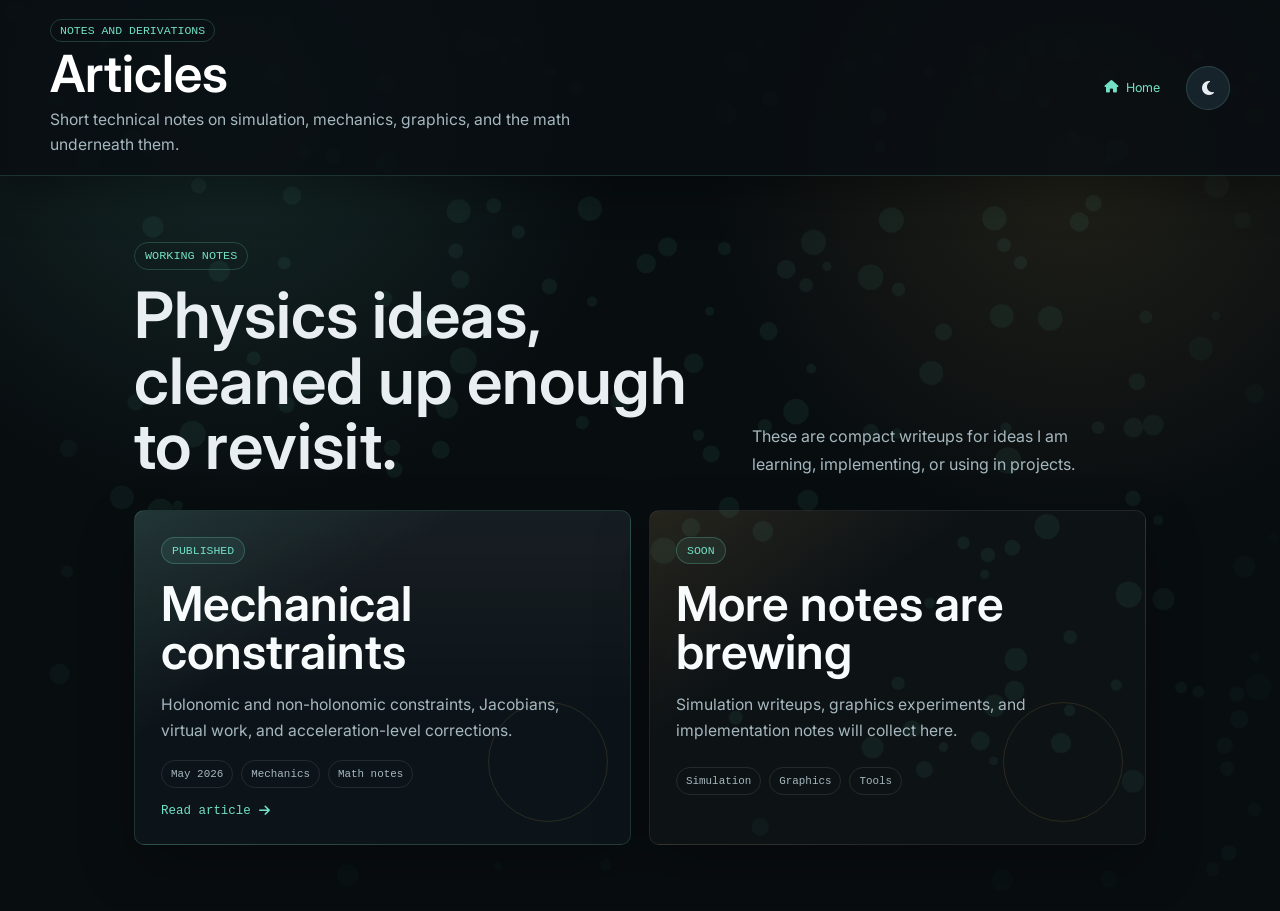
==== commit 90889875: "articles overhauled" ====
--- a/articles.html
+++ b/articles.html
@@ -1,42 +1,72 @@
-<!DOCTYPE html>
-<html lang="en">
-<head>
-    <meta charset="UTF-8">
-    <meta name="viewport" content="width=device-width, initial-scale=1.0">
-    <title>Emil Keshishian - Articles</title>
-    <link href="https://fonts.googleapis.com/css2?family=JetBrains+Mono:wght@400;600&display=swap" rel="stylesheet">
-    <link rel="stylesheet" href="styles.css">
-    <link href="https://cdnjs.cloudflare.com/ajax/libs/font-awesome/6.6.0/css/all.min.css" rel="stylesheet">
-</head>
-<body>
-    <header>
-        <div style="padding: 40px; text-align: center;">
-            <h1>Articles</h1>
-            <p><a href="index.html" style="color: #ffc107;"><i class="fa fa-home"></i> Back to Homepage</a></p>
-        </div>
-    </header>
-
-    <div class="container">
-        <section class="section" style="background-color: #ffffff;">
-            <p style="font-size: 1.2em; color: #2e2e2e;">I've found that writing about a subject of interest helps me understand it better with the added benefit of sharing my insights with others. Although I try my best to be accurate in my writing, there will definitely be mistakes, which I welcome feedback on.</p>
-
-            <br>
-
-            <ul style="list-style-type: none; padding: 0;">
-                <li style="margin-bottom: 20px; padding: 15px; background-color: #a3a3a3; border-radius: 8px; display: flex; justify-content: space-between; align-items: center;">
-                    To be published
-                </li>
-                <li style="margin-bottom: 20px; padding: 15px; background-color: #a3a3a3; border-radius: 8px; display: flex; justify-content: space-between; align-items: center;">
-                    <a href="/Articles/article1.html" style="color: #ffc107;">Mechanical constraints</a>
-                    <span style="color: #2e2e2e; font-size: 0.9em;">May 2026</span>
-                </li>
-            </ul>
-        </section>
-    </div>
-
-    <footer>
-        <p>Last updated May 2026</p>
-        <button onclick="window.scrollTo({top: 0, behavior: 'smooth'});">Back to Top</button>
-    </footer>
-</body>
-</html>+<!DOCTYPE html>
+<html lang="en">
+<head>
+    <meta charset="UTF-8">
+    <meta name="viewport" content="width=device-width, initial-scale=1.0">
+    <title>Articles - Emil Keshishian</title>
+    <link href="https://fonts.googleapis.com/css2?family=JetBrains+Mono:wght@400;600&family=Inter:wght@300;400;600&display=swap" rel="stylesheet">
+    <link href="https://cdnjs.cloudflare.com/ajax/libs/font-awesome/6.6.0/css/all.min.css" rel="stylesheet">
+    <link rel="stylesheet" href="styles.css">
+</head>
+<body class="articles-page">
+    <canvas id="myCanvas"></canvas>
+    <script src="2DBallsWithCollision.js"></script>
+    <script src="theme.js"></script>
+
+    <header class="articles-header">
+        <div class="header-container articles-header-container">
+            <div class="articles-title-block">
+                <span class="profile-kicker">Notes and derivations</span>
+                <h1>Articles</h1>
+                <p>Short technical notes on simulation, mechanics, graphics, and the math underneath them.</p>
+            </div>
+
+            <nav class="header-links articles-actions" aria-label="Page links">
+                <a class="article-tab" href="index.html"><i class="fa fa-home"></i><span>Home</span></a>
+                <button id="theme-toggle" class="theme-toggle-btn" aria-label="Toggle theme">
+                    <i class="fas fa-moon"></i>
+                </button>
+            </nav>
+        </div>
+    </header>
+
+    <main class="container articles-container">
+        <section class="articles-hero" aria-labelledby="articles-heading">
+            <div>
+                <span class="articles-eyebrow">Working notes</span>
+                <h2 id="articles-heading">Physics ideas, cleaned up enough to revisit.</h2>
+            </div>
+            <p>These are compact writeups for ideas I am learning, implementing, or using in projects.</p>
+        </section>
+
+        <section class="articles-list" aria-label="Article list">
+            <article class="article-card">
+                <a class="article-card-link" href="Articles/article1.html">
+                    <span class="article-card-status">Published</span>
+                    <h2>Mechanical constraints</h2>
+                    <p>Holonomic and non-holonomic constraints, Jacobians, virtual work, and acceleration-level corrections.</p>
+                    <div class="article-card-meta" aria-label="Article metadata">
+                        <span>May 2026</span>
+                        <span>Mechanics</span>
+                        <span>Math notes</span>
+                    </div>
+                    <span class="article-card-cta">Read article <i class="fa fa-arrow-right"></i></span>
+                </a>
+            </article>
+
+            <article class="article-card article-card-muted" aria-label="Upcoming article">
+                <div class="article-card-link">
+                    <span class="article-card-status">Soon</span>
+                    <h2>More notes are brewing</h2>
+                    <p>Simulation writeups, graphics experiments, and implementation notes will collect here.</p>
+                    <div class="article-card-meta" aria-label="Upcoming topics">
+                        <span>Simulation</span>
+                        <span>Graphics</span>
+                        <span>Tools</span>
+                    </div>
+                </div>
+            </article>
+        </section>
+    </main>
+</body>
+</html>
--- a/styles.css
+++ b/styles.css
@@ -2345,3 +2345,750 @@
         height: 170px;
     }
 }
+
+/* ---------- Articles Page Refresh ---------- */
+.articles-page {
+    min-height: 100vh;
+    background:
+        radial-gradient(circle at 18% 12%, rgba(114, 224, 196, 0.13), transparent 30%),
+        radial-gradient(circle at 84% 18%, rgba(246, 200, 95, 0.1), transparent 28%),
+        var(--bg-color);
+}
+
+.articles-page canvas {
+    opacity: 0.18;
+}
+
+.articles-page .articles-header {
+    padding: 18px 24px;
+}
+
+.articles-header-container {
+    justify-content: space-between;
+}
+
+.articles-title-block {
+    min-width: 0;
+}
+
+.articles-title-block h1 {
+    color: var(--profile-name-color);
+    font-size: clamp(2rem, 4vw, 3.6rem);
+    font-weight: 600;
+    line-height: 1;
+}
+
+.articles-title-block p {
+    max-width: 58ch;
+    margin-top: 8px;
+    color: var(--profile-desc-color);
+    font-size: 0.98rem;
+    line-height: 1.6;
+}
+
+.articles-actions {
+    flex-direction: row;
+    align-items: center;
+    gap: 10px;
+}
+
+.articles-page .articles-actions .article-tab {
+    order: 0;
+    width: auto;
+    min-width: 0;
+    gap: 8px;
+    margin: 0;
+    padding: 0 15px;
+    justify-content: center;
+}
+
+.articles-page .theme-toggle-btn {
+    order: 1;
+    margin: 0;
+}
+
+.articles-container {
+    display: grid;
+    gap: 24px;
+    max-width: 1060px;
+    padding-top: 38px;
+}
+
+.articles-hero {
+    display: grid;
+    grid-template-columns: minmax(0, 1.2fr) minmax(260px, 0.8fr);
+    gap: 28px;
+    align-items: end;
+    padding: 28px 0 8px;
+}
+
+.articles-eyebrow,
+.article-card-status,
+.article-card-meta span,
+.article-card-cta {
+    font-family: 'JetBrains Mono', monospace;
+}
+
+.articles-eyebrow {
+    display: inline-flex;
+    margin-bottom: 12px;
+    padding: 6px 10px;
+    border: 1px solid rgba(114, 224, 196, 0.22);
+    border-radius: 999px;
+    color: var(--accent-color);
+    font-size: 0.74rem;
+    text-transform: uppercase;
+}
+
+.articles-hero h2 {
+    max-width: 720px;
+    color: var(--text-color);
+    font-size: clamp(2rem, 5vw, 4.4rem);
+    font-weight: 600;
+    line-height: 1.02;
+}
+
+.articles-hero p {
+    max-width: 36ch;
+    color: var(--profile-desc-color);
+    font-size: 1rem;
+    line-height: 1.75;
+}
+
+.articles-list {
+    display: grid;
+    grid-template-columns: repeat(2, minmax(0, 1fr));
+    gap: 18px;
+    align-items: stretch;
+}
+
+.article-card {
+    position: relative;
+    overflow: hidden;
+    min-height: 310px;
+    border: 1px solid rgba(114, 224, 196, 0.16);
+    border-radius: 10px;
+    background:
+        linear-gradient(145deg, rgba(114, 224, 196, 0.12), transparent 34%),
+        linear-gradient(180deg, rgba(255, 255, 255, 0.045), transparent 58%),
+        var(--project-bg);
+    box-shadow: 0 22px 55px rgba(0, 0, 0, 0.26);
+    transition: transform 0.22s ease, border-color 0.22s ease, box-shadow 0.22s ease;
+}
+
+.article-card::before {
+    content: "";
+    position: absolute;
+    inset: auto 22px 22px auto;
+    width: 118px;
+    aspect-ratio: 1;
+    border: 1px solid rgba(246, 200, 95, 0.26);
+    border-radius: 50%;
+    opacity: 0.48;
+}
+
+.article-card-link {
+    position: relative;
+    display: flex;
+    min-height: inherit;
+    flex-direction: column;
+    gap: 16px;
+    padding: 26px;
+    color: var(--text-color);
+}
+
+a.article-card-link:hover {
+    color: var(--text-color);
+    text-decoration: none;
+}
+
+.article-card:hover {
+    transform: translateY(-4px);
+    border-color: rgba(114, 224, 196, 0.34);
+    box-shadow: 0 30px 70px rgba(0, 0, 0, 0.32);
+}
+
+.article-card-status {
+    width: fit-content;
+    padding: 6px 10px;
+    border: 1px solid rgba(114, 224, 196, 0.24);
+    border-radius: 999px;
+    background: rgba(114, 224, 196, 0.08);
+    color: var(--accent-color);
+    font-size: 0.72rem;
+    text-transform: uppercase;
+}
+
+.article-card h2 {
+    max-width: 14ch;
+    color: #f8fbfc;
+    font-size: clamp(1.8rem, 4vw, 3rem);
+    font-weight: 600;
+    line-height: 1;
+}
+
+.article-card p {
+    max-width: 54ch;
+    color: var(--profile-desc-color);
+    font-size: 0.98rem;
+    line-height: 1.65;
+}
+
+.article-card-meta {
+    display: flex;
+    flex-wrap: wrap;
+    gap: 8px;
+    margin-top: auto;
+}
+
+.article-card-meta span {
+    display: inline-flex;
+    align-items: center;
+    min-height: 28px;
+    padding: 5px 9px;
+    border: 1px solid rgba(232, 238, 241, 0.1);
+    border-radius: 999px;
+    color: var(--profile-desc-color);
+    font-size: 0.68rem;
+}
+
+.article-card-cta {
+    display: inline-flex;
+    align-items: center;
+    gap: 8px;
+    width: fit-content;
+    color: var(--accent-color);
+    font-size: 0.78rem;
+}
+
+.article-card-muted {
+    border-color: rgba(232, 238, 241, 0.08);
+    background:
+        linear-gradient(145deg, rgba(246, 200, 95, 0.1), transparent 34%),
+        rgba(255, 255, 255, 0.025);
+}
+
+.article-card-muted .article-card-link {
+    cursor: default;
+}
+
+[data-theme="light"] .articles-page {
+    background:
+        radial-gradient(circle at 18% 12%, rgba(14, 126, 116, 0.12), transparent 30%),
+        radial-gradient(circle at 84% 18%, rgba(190, 122, 24, 0.1), transparent 28%),
+        var(--bg-color);
+}
+
+[data-theme="light"] .article-card {
+    border-color: rgba(8, 126, 116, 0.16);
+    background:
+        linear-gradient(145deg, rgba(8, 126, 116, 0.08), transparent 36%),
+        linear-gradient(180deg, rgba(255, 255, 255, 0.68), transparent 58%),
+        var(--project-bg);
+    box-shadow: 0 22px 48px rgba(15, 23, 42, 0.1);
+}
+
+[data-theme="light"] .article-card h2 {
+    color: #111827;
+}
+
+[data-theme="light"] .article-card-meta span {
+    border-color: rgba(15, 23, 42, 0.1);
+}
+
+@media (max-width: 768px) {
+    .articles-page .articles-header {
+        position: sticky;
+        padding: 14px 16px;
+    }
+
+    .articles-header-container {
+        align-items: center;
+        gap: 14px;
+    }
+
+    .articles-title-block h1 {
+        font-size: 1.8rem;
+    }
+
+    .articles-title-block p {
+        display: none;
+    }
+
+    .articles-page .profile-kicker {
+        display: none;
+    }
+
+    .articles-page .articles-actions .article-tab span {
+        display: none;
+    }
+
+    .articles-page .articles-actions .article-tab {
+        width: 42px;
+        height: 42px;
+        padding: 0;
+    }
+
+    .articles-container {
+        padding-top: 20px;
+    }
+
+    .articles-hero {
+        grid-template-columns: 1fr;
+        gap: 16px;
+        padding-top: 10px;
+    }
+
+    .articles-hero h2 {
+        font-size: 2.2rem;
+    }
+
+    .articles-list {
+        grid-template-columns: 1fr;
+    }
+
+    .article-card {
+        min-height: 284px;
+    }
+
+    .article-card-link {
+        padding: 22px;
+    }
+}
+
+/* ---------- Article Reader Template ---------- */
+.article-reader-page {
+    min-height: 100vh;
+    background:
+        radial-gradient(circle at 15% 10%, rgba(114, 224, 196, 0.12), transparent 30%),
+        radial-gradient(circle at 86% 14%, rgba(246, 200, 95, 0.09), transparent 28%),
+        var(--bg-color);
+}
+
+.article-reader-page canvas {
+    opacity: 0.16;
+}
+
+.article-reader-header {
+    padding: 18px 24px;
+}
+
+.article-reader-header-container {
+    justify-content: space-between;
+}
+
+.article-reader-title-block {
+    min-width: 0;
+}
+
+.article-reader-title-block h1 {
+    color: var(--profile-name-color);
+    font-size: clamp(2rem, 4vw, 3.5rem);
+    font-weight: 600;
+    line-height: 1;
+}
+
+.article-reader-title-block p {
+    max-width: 62ch;
+    margin-top: 8px;
+    color: var(--profile-desc-color);
+    font-size: 0.98rem;
+    line-height: 1.6;
+}
+
+.article-reader-actions {
+    flex-direction: row;
+    align-items: center;
+    gap: 10px;
+}
+
+.article-reader-page .article-reader-actions .article-tab {
+    order: 0;
+    width: auto;
+    min-width: 0;
+    gap: 8px;
+    margin: 0;
+    padding: 0 15px;
+    justify-content: center;
+}
+
+.article-reader-page .article-reader-actions .theme-toggle-btn {
+    order: 1;
+    margin: 0;
+}
+
+.article-reader-container {
+    display: grid;
+    gap: 26px;
+    max-width: 1180px;
+    padding-top: 38px;
+}
+
+.article-reader-hero {
+    display: grid;
+    grid-template-columns: minmax(0, 1fr) auto;
+    gap: 24px;
+    align-items: end;
+    padding: 28px 0 4px;
+}
+
+.article-reader-summary h2 {
+    max-width: 760px;
+    color: var(--text-color);
+    font-size: clamp(2rem, 5vw, 4.3rem);
+    font-weight: 600;
+    line-height: 1.02;
+}
+
+.article-reader-meta {
+    display: flex;
+    flex-wrap: wrap;
+    justify-content: flex-end;
+    gap: 8px;
+    max-width: 330px;
+}
+
+.article-reader-meta span,
+.article-sidebar-label {
+    font-family: 'JetBrains Mono', monospace;
+}
+
+.article-reader-meta span {
+    display: inline-flex;
+    min-height: 30px;
+    align-items: center;
+    padding: 6px 10px;
+    border: 1px solid rgba(114, 224, 196, 0.18);
+    border-radius: 999px;
+    background: rgba(114, 224, 196, 0.06);
+    color: var(--accent-color);
+    font-size: 0.7rem;
+}
+
+.article-reader-shell {
+    display: grid;
+    grid-template-columns: minmax(190px, 230px) minmax(0, 860px);
+    gap: 24px;
+    align-items: start;
+}
+
+.article-reader-sidebar {
+    position: sticky;
+    top: 190px;
+    padding: 18px;
+    border: 1px solid rgba(114, 224, 196, 0.14);
+    border-radius: 10px;
+    background: rgba(255, 255, 255, 0.035);
+    color: var(--profile-desc-color);
+}
+
+.article-sidebar-label {
+    display: block;
+    margin-bottom: 10px;
+    color: var(--accent-color);
+    font-size: 0.72rem;
+    text-transform: uppercase;
+}
+
+.article-reader-sidebar p {
+    font-size: 0.86rem;
+    line-height: 1.6;
+}
+
+.article-sidebar-list {
+    display: grid;
+    gap: 12px;
+    margin: 0;
+}
+
+.article-sidebar-list div {
+    display: grid;
+    gap: 3px;
+    padding-bottom: 10px;
+    border-bottom: 1px solid rgba(114, 224, 196, 0.12);
+}
+
+.article-sidebar-list div:last-child {
+    border-bottom: 0;
+    padding-bottom: 0;
+}
+
+.article-sidebar-list dt {
+    color: var(--profile-desc-color);
+    font-family: 'JetBrains Mono', monospace;
+    font-size: 0.68rem;
+    text-transform: uppercase;
+}
+
+.article-sidebar-list dd {
+    color: var(--text-color);
+    font-size: 0.86rem;
+}
+
+.article-reader-sidebar a {
+    display: inline-flex;
+    margin-top: 14px;
+    color: var(--accent-color);
+    font-family: 'JetBrains Mono', monospace;
+    font-size: 0.76rem;
+}
+
+.article-reader-section {
+    width: 100%;
+    max-width: 860px;
+    margin: 0;
+    padding: clamp(26px, 5vw, 54px);
+    border: 1px solid rgba(17, 24, 39, 0.08);
+    border-radius: 10px;
+    background: #ffffff;
+    color: #111827;
+    box-shadow: 0 24px 70px rgba(0, 0, 0, 0.28);
+    backdrop-filter: none;
+    -webkit-backdrop-filter: none;
+}
+
+[data-theme="light"] .article-reader-page {
+    background:
+        radial-gradient(circle at 15% 10%, rgba(8, 126, 116, 0.1), transparent 30%),
+        radial-gradient(circle at 86% 14%, rgba(190, 122, 24, 0.09), transparent 28%),
+        var(--bg-color);
+}
+
+[data-theme="light"] .article-reader-section {
+    border-color: rgba(255, 255, 255, 0.08);
+    background: #111827;
+    color: #f7fafc;
+    box-shadow: 0 24px 62px rgba(15, 23, 42, 0.16);
+}
+
+[data-theme="light"] .article-reader-sidebar {
+    border-color: rgba(8, 126, 116, 0.14);
+    background: rgba(255, 255, 255, 0.68);
+}
+
+.article-reader-section .markdown-body {
+    color: inherit;
+    font-size: 1.02rem;
+    line-height: 1.82;
+}
+
+.article-reader-section .markdown-body h1,
+.article-reader-section .markdown-body h2,
+.article-reader-section .markdown-body h3 {
+    color: inherit;
+    letter-spacing: 0;
+}
+
+.article-reader-section .markdown-body h1 {
+    margin-top: 2.1em;
+    font-size: clamp(2rem, 4vw, 3rem);
+    line-height: 1.05;
+}
+
+.article-reader-section .markdown-body h2 {
+    margin-top: 2.2em;
+    padding-top: 0.35em;
+    border-top: 1px solid rgba(17, 24, 39, 0.1);
+    font-size: clamp(1.45rem, 3vw, 2.1rem);
+}
+
+.article-reader-section .markdown-body h3 {
+    margin-top: 1.8em;
+    color: #0f766e;
+    font-size: 1.12rem;
+}
+
+.article-reader-section .markdown-body h1:first-child,
+.article-reader-section .markdown-body h2:first-child,
+.article-reader-section .markdown-body h3:first-child {
+    margin-top: 0;
+    padding-top: 0;
+    border-top: 0;
+}
+
+[data-theme="light"] .article-reader-section .markdown-body h2 {
+    border-top-color: rgba(255, 255, 255, 0.12);
+}
+
+[data-theme="light"] .article-reader-section .markdown-body h3 {
+    color: #9fe2bf;
+}
+
+.article-reader-section .markdown-body p {
+    margin-bottom: 1.15em;
+}
+
+.article-reader-section .markdown-body a {
+    color: #0f766e;
+    font-weight: 400;
+}
+
+[data-theme="light"] .article-reader-section .markdown-body a {
+    color: #9fe2bf;
+}
+
+.article-reader-section .markdown-body hr {
+    height: 1px;
+    margin: 2.4em 0;
+    border: 0;
+    background: linear-gradient(90deg, transparent, rgba(15, 118, 110, 0.42), transparent);
+}
+
+.article-reader-section .markdown-body code {
+    border-radius: 5px;
+    background: rgba(15, 118, 110, 0.08);
+    padding: 0.1em 0.32em;
+    color: inherit;
+    font-size: 0.9em;
+}
+
+.article-reader-section .markdown-body .math-display,
+.article-reader-section .markdown-body mjx-container[display="true"] {
+    margin: 1.3em 0;
+    border: 1px solid rgba(15, 118, 110, 0.12);
+    border-radius: 8px;
+    background: rgba(15, 118, 110, 0.035);
+    padding: 1em;
+}
+
+[data-theme="light"] .article-reader-section .markdown-body .math-display,
+[data-theme="light"] .article-reader-section .markdown-body mjx-container[display="true"] {
+    border-color: rgba(159, 226, 191, 0.16);
+    background: rgba(159, 226, 191, 0.06);
+}
+
+.article-reader-section .markdown-body .callout {
+    margin: 1.4em 0;
+    border: 1px solid #9dccff;
+    border-left: 5px solid #3182ce;
+    border-radius: 8px;
+    background: #eef6ff;
+    color: #172033;
+    padding: 14px 16px;
+    box-shadow: 0 10px 26px rgba(49, 130, 206, 0.08);
+}
+
+.article-reader-section .markdown-body .callout-title {
+    display: flex;
+    align-items: center;
+    gap: 8px;
+    font-family: 'JetBrains Mono', monospace;
+    font-size: 0.78rem;
+    text-transform: uppercase;
+}
+
+.article-reader-section .markdown-body .callout-title::before {
+    content: "!";
+    display: inline-flex;
+    width: 20px;
+    height: 20px;
+    align-items: center;
+    justify-content: center;
+    border-radius: 50%;
+    background: currentColor;
+    color: #ffffff;
+    font-size: 0.72rem;
+    font-weight: 600;
+}
+
+.article-reader-section .markdown-body .callout-attention,
+.article-reader-section .markdown-body .callout-warning {
+    border-color: #f6c35b;
+    border-left-color: #d97706;
+    background: #fff7e6;
+    color: #2d2111;
+}
+
+[data-theme="light"] .article-reader-section .markdown-body .callout {
+    background: #172033;
+    border-color: #2f5e93;
+    border-left-color: #63b3ed;
+    color: #f0f7ff;
+}
+
+[data-theme="light"] .article-reader-section .markdown-body .callout-attention,
+[data-theme="light"] .article-reader-section .markdown-body .callout-warning {
+    background: #2a2112;
+    border-color: #8a5b12;
+    border-left-color: #f59e0b;
+    color: #fff6df;
+}
+
+.article-reader-footer {
+    border-top: 1px solid var(--header-border);
+}
+
+@media (max-width: 900px) {
+    .article-reader-shell {
+        grid-template-columns: 1fr;
+    }
+
+    .article-reader-sidebar {
+        position: static;
+        display: flex;
+        flex-wrap: wrap;
+        gap: 10px 18px;
+        align-items: center;
+        justify-content: space-between;
+    }
+
+    .article-reader-sidebar p {
+        max-width: 56ch;
+    }
+}
+
+@media (max-width: 768px) {
+    .article-reader-header {
+        padding: 14px 16px;
+    }
+
+    .article-reader-header-container {
+        align-items: center;
+        gap: 14px;
+    }
+
+    .article-reader-title-block h1 {
+        font-size: 1.7rem;
+    }
+
+    .article-reader-title-block p,
+    .article-reader-page .profile-kicker {
+        display: none;
+    }
+
+    .article-reader-page .article-reader-actions .article-tab span {
+        display: none;
+    }
+
+    .article-reader-page .article-reader-actions .article-tab {
+        width: 42px;
+        height: 42px;
+        padding: 0;
+    }
+
+    .article-reader-container {
+        padding-top: 18px;
+    }
+
+    .article-reader-hero {
+        grid-template-columns: 1fr;
+        gap: 18px;
+        padding-top: 10px;
+    }
+
+    .article-reader-summary h2 {
+        font-size: 2.15rem;
+    }
+
+    .article-reader-meta {
+        justify-content: flex-start;
+    }
+
+    .article-reader-section {
+        padding: 24px 18px;
+    }
+
+    .article-reader-section .markdown-body {
+        font-size: 0.98rem;
+    }
+}
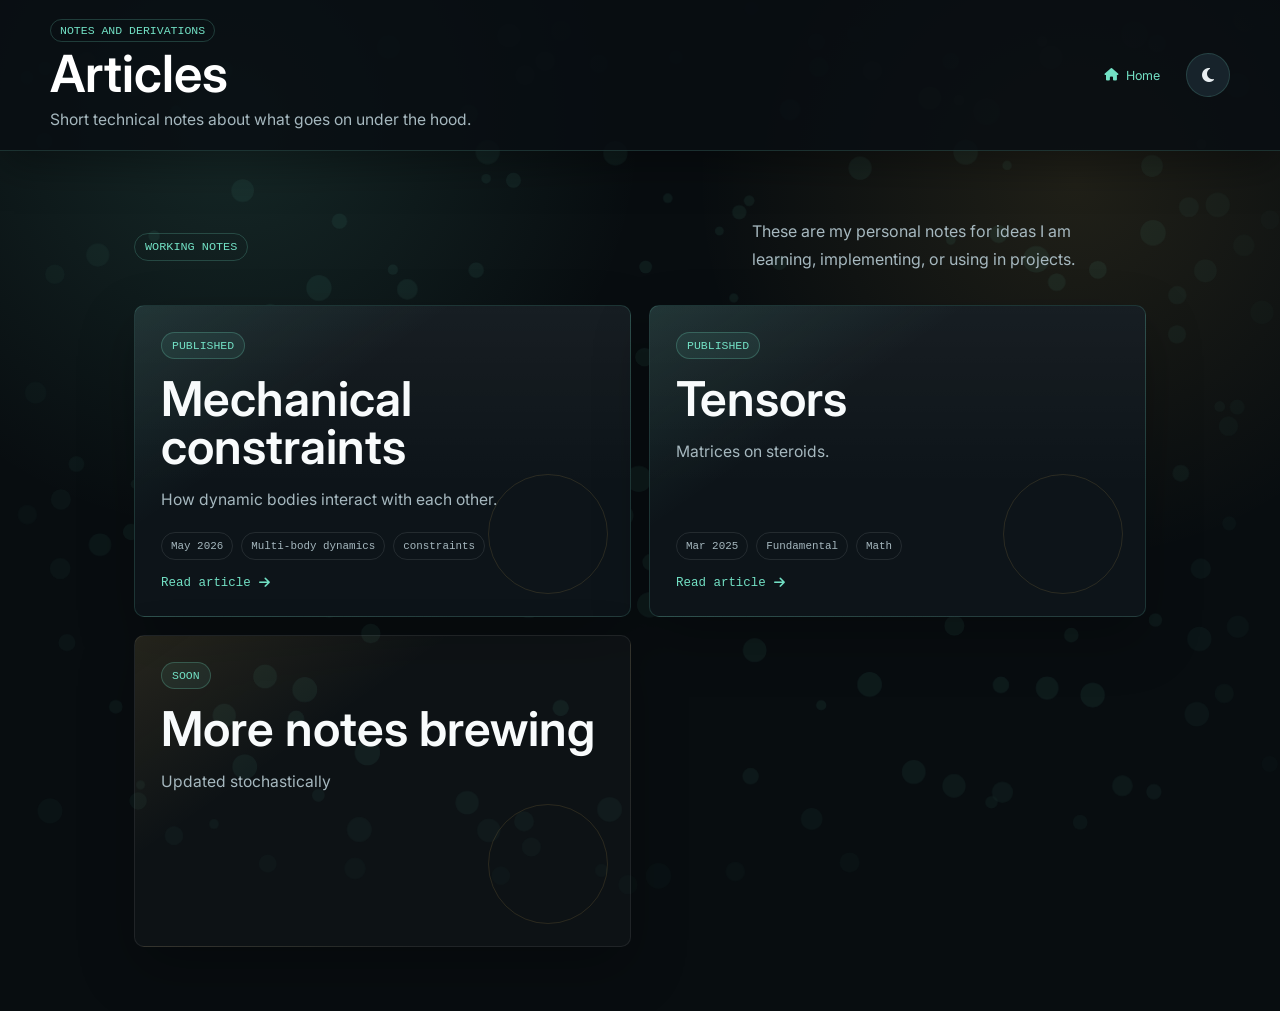
==== commit 6f97508a: "articles updated" ====
--- a/articles.html
+++ b/articles.html
@@ -18,7 +18,7 @@
             <div class="articles-title-block">
                 <span class="profile-kicker">Notes and derivations</span>
                 <h1>Articles</h1>
-                <p>Short technical notes on simulation, mechanics, graphics, and the math underneath them.</p>
+                <p>Short technical notes about what goes on under the hood.</p>
             </div>
 
             <nav class="header-links articles-actions" aria-label="Page links">
@@ -34,21 +34,35 @@
         <section class="articles-hero" aria-labelledby="articles-heading">
             <div>
                 <span class="articles-eyebrow">Working notes</span>
-                <h2 id="articles-heading">Physics ideas, cleaned up enough to revisit.</h2>
+                <h2 id="articles-heading"></h2>
             </div>
-            <p>These are compact writeups for ideas I am learning, implementing, or using in projects.</p>
+            <p>These are my personal notes for ideas I am learning, implementing, or using in projects.</p>
         </section>
 
         <section class="articles-list" aria-label="Article list">
             <article class="article-card">
-                <a class="article-card-link" href="Articles/article1.html">
+                <a class="article-card-link" href="Articles/constraints.html">
                     <span class="article-card-status">Published</span>
                     <h2>Mechanical constraints</h2>
-                    <p>Holonomic and non-holonomic constraints, Jacobians, virtual work, and acceleration-level corrections.</p>
+                    <p>How dynamic bodies interact with each other.</p>
                     <div class="article-card-meta" aria-label="Article metadata">
                         <span>May 2026</span>
-                        <span>Mechanics</span>
-                        <span>Math notes</span>
+                        <span>Multi-body dynamics</span>
+                        <span>constraints</span>
+                    </div>
+                    <span class="article-card-cta">Read article <i class="fa fa-arrow-right"></i></span>
+                </a>
+            </article>
+
+            <article class="article-card">
+                <a class="article-card-link" href="Articles/tensors.html">
+                    <span class="article-card-status">Published</span>
+                    <h2>Tensors</h2>
+                    <p>Matrices on steroids.</p>
+                    <div class="article-card-meta" aria-label="Article metadata">
+                        <span>Mar 2025</span>
+                        <span>Fundamental</span>
+                        <span>Math</span>
                     </div>
                     <span class="article-card-cta">Read article <i class="fa fa-arrow-right"></i></span>
                 </a>
@@ -57,13 +71,8 @@
             <article class="article-card article-card-muted" aria-label="Upcoming article">
                 <div class="article-card-link">
                     <span class="article-card-status">Soon</span>
-                    <h2>More notes are brewing</h2>
-                    <p>Simulation writeups, graphics experiments, and implementation notes will collect here.</p>
-                    <div class="article-card-meta" aria-label="Upcoming topics">
-                        <span>Simulation</span>
-                        <span>Graphics</span>
-                        <span>Tools</span>
-                    </div>
+                    <h2>More notes brewing</h2>
+                    <p>Updated stochastically</p>
                 </div>
             </article>
         </section>
--- a/styles.css
+++ b/styles.css
@@ -2838,11 +2838,13 @@
     max-width: 860px;
     margin: 0;
     padding: clamp(26px, 5vw, 54px);
-    border: 1px solid rgba(17, 24, 39, 0.08);
+    border: 1px solid rgba(114, 224, 196, 0.14);
     border-radius: 10px;
-    background: #ffffff;
-    color: #111827;
-    box-shadow: 0 24px 70px rgba(0, 0, 0, 0.28);
+    background:
+        linear-gradient(180deg, rgba(114, 224, 196, 0.035), transparent 42%),
+        #0d1419;
+    color: #e8eef1;
+    box-shadow: 0 24px 70px rgba(0, 0, 0, 0.3);
     backdrop-filter: none;
     -webkit-backdrop-filter: none;
 }
@@ -2855,10 +2857,12 @@
 }
 
 [data-theme="light"] .article-reader-section {
-    border-color: rgba(255, 255, 255, 0.08);
-    background: #111827;
-    color: #f7fafc;
-    box-shadow: 0 24px 62px rgba(15, 23, 42, 0.16);
+    border-color: rgba(8, 126, 116, 0.14);
+    background:
+        linear-gradient(180deg, rgba(8, 126, 116, 0.035), transparent 45%),
+        #f7fbfa;
+    color: #172033;
+    box-shadow: 0 24px 62px rgba(15, 23, 42, 0.12);
 }
 
 [data-theme="light"] .article-reader-sidebar {
@@ -2888,13 +2892,13 @@
 .article-reader-section .markdown-body h2 {
     margin-top: 2.2em;
     padding-top: 0.35em;
-    border-top: 1px solid rgba(17, 24, 39, 0.1);
+    border-top: 1px solid rgba(159, 226, 191, 0.12);
     font-size: clamp(1.45rem, 3vw, 2.1rem);
 }
 
 .article-reader-section .markdown-body h3 {
     margin-top: 1.8em;
-    color: #0f766e;
+    color: #72e0c4;
     font-size: 1.12rem;
 }
 
@@ -2907,11 +2911,11 @@
 }
 
 [data-theme="light"] .article-reader-section .markdown-body h2 {
-    border-top-color: rgba(255, 255, 255, 0.12);
+    border-top-color: rgba(8, 126, 116, 0.12);
 }
 
 [data-theme="light"] .article-reader-section .markdown-body h3 {
-    color: #9fe2bf;
+    color: #087e74;
 }
 
 .article-reader-section .markdown-body p {
@@ -2919,53 +2923,61 @@
 }
 
 .article-reader-section .markdown-body a {
-    color: #0f766e;
+    color: #72e0c4;
     font-weight: 400;
 }
 
 [data-theme="light"] .article-reader-section .markdown-body a {
-    color: #9fe2bf;
+    color: #087e74;
 }
 
 .article-reader-section .markdown-body hr {
     height: 1px;
     margin: 2.4em 0;
     border: 0;
-    background: linear-gradient(90deg, transparent, rgba(15, 118, 110, 0.42), transparent);
+    background: linear-gradient(90deg, transparent, rgba(114, 224, 196, 0.38), transparent);
 }
 
 .article-reader-section .markdown-body code {
     border-radius: 5px;
-    background: rgba(15, 118, 110, 0.08);
+    background: rgba(114, 224, 196, 0.08);
     padding: 0.1em 0.32em;
     color: inherit;
     font-size: 0.9em;
 }
 
+[data-theme="light"] .article-reader-section .markdown-body hr {
+    background: linear-gradient(90deg, transparent, rgba(8, 126, 116, 0.32), transparent);
+}
+
+[data-theme="light"] .article-reader-section .markdown-body code {
+    background: rgba(8, 126, 116, 0.08);
+}
+
 .article-reader-section .markdown-body .math-display,
 .article-reader-section .markdown-body mjx-container[display="true"] {
     margin: 1.3em 0;
-    border: 1px solid rgba(15, 118, 110, 0.12);
+    border: 1px solid rgba(159, 226, 191, 0.16);
     border-radius: 8px;
-    background: rgba(15, 118, 110, 0.035);
+    background: rgba(159, 226, 191, 0.06);
     padding: 1em;
 }
 
 [data-theme="light"] .article-reader-section .markdown-body .math-display,
 [data-theme="light"] .article-reader-section .markdown-body mjx-container[display="true"] {
-    border-color: rgba(159, 226, 191, 0.16);
-    background: rgba(159, 226, 191, 0.06);
+    border-color: rgba(15, 118, 110, 0.12);
+    background: rgba(15, 118, 110, 0.035);
 }
 
 .article-reader-section .markdown-body .callout {
     margin: 1.4em 0;
-    border: 1px solid #9dccff;
-    border-left: 5px solid #3182ce;
+    border: 1px solid rgba(114, 224, 196, 0.22);
+    border-left: 5px solid #72e0c4;
     border-radius: 8px;
-    background: #eef6ff;
-    color: #172033;
+    background: rgba(114, 224, 196, 0.075);
+    color: #e8fffb;
     padding: 14px 16px;
-    box-shadow: 0 10px 26px rgba(49, 130, 206, 0.08);
+    box-shadow: 0 10px 26px rgba(114, 224, 196, 0.06);
 }
 
 .article-reader-section .markdown-body .callout-title {
@@ -2993,29 +3005,75 @@
 
 .article-reader-section .markdown-body .callout-attention,
 .article-reader-section .markdown-body .callout-warning {
+    border-color: #8a5b12;
+    border-left-color: #f59e0b;
+    background: #2a2112;
+    color: #fff6df;
+}
+
+[data-theme="light"] .article-reader-section .markdown-body .callout {
+    background: rgba(8, 126, 116, 0.07);
+    border-color: rgba(8, 126, 116, 0.2);
+    border-left-color: #087e74;
+    color: #173331;
+}
+
+[data-theme="light"] .article-reader-section .markdown-body .callout-attention,
+[data-theme="light"] .article-reader-section .markdown-body .callout-warning {
+    background: #fff7e6;
     border-color: #f6c35b;
     border-left-color: #d97706;
-    background: #fff7e6;
     color: #2d2111;
-}
-
-[data-theme="light"] .article-reader-section .markdown-body .callout {
-    background: #172033;
-    border-color: #2f5e93;
-    border-left-color: #63b3ed;
-    color: #f0f7ff;
-}
-
-[data-theme="light"] .article-reader-section .markdown-body .callout-attention,
-[data-theme="light"] .article-reader-section .markdown-body .callout-warning {
-    background: #2a2112;
-    border-color: #8a5b12;
-    border-left-color: #f59e0b;
-    color: #fff6df;
 }
 
 .article-reader-footer {
     border-top: 1px solid var(--header-border);
+}
+
+/* ---------- Terminal Name Animation ---------- */
+.terminal-name {
+    display: flex;
+    width: fit-content;
+    align-items: center;
+    min-height: 1.12em;
+    color: var(--profile-name-color);
+    font-family: 'JetBrains Mono', monospace;
+    white-space: nowrap;
+}
+
+.terminal-name-text {
+    display: inline-block;
+    font: inherit;
+    letter-spacing: 0;
+}
+
+.terminal-name-cursor {
+    display: inline-block;
+    width: 0.42em;
+    height: 0.92em;
+    margin-left: 0.1em;
+    background: var(--accent-color);
+    transform: translateY(0.03em);
+    animation: terminal-cursor-blink 1s steps(2, start) infinite;
+}
+
+@keyframes terminal-cursor-blink {
+    0%,
+    45% {
+        opacity: 1;
+    }
+
+    46%,
+    100% {
+        opacity: 0;
+    }
+}
+
+@media (prefers-reduced-motion: reduce) {
+    .terminal-name-cursor {
+        animation: none;
+        opacity: 1;
+    }
 }
 
 @media (max-width: 900px) {
